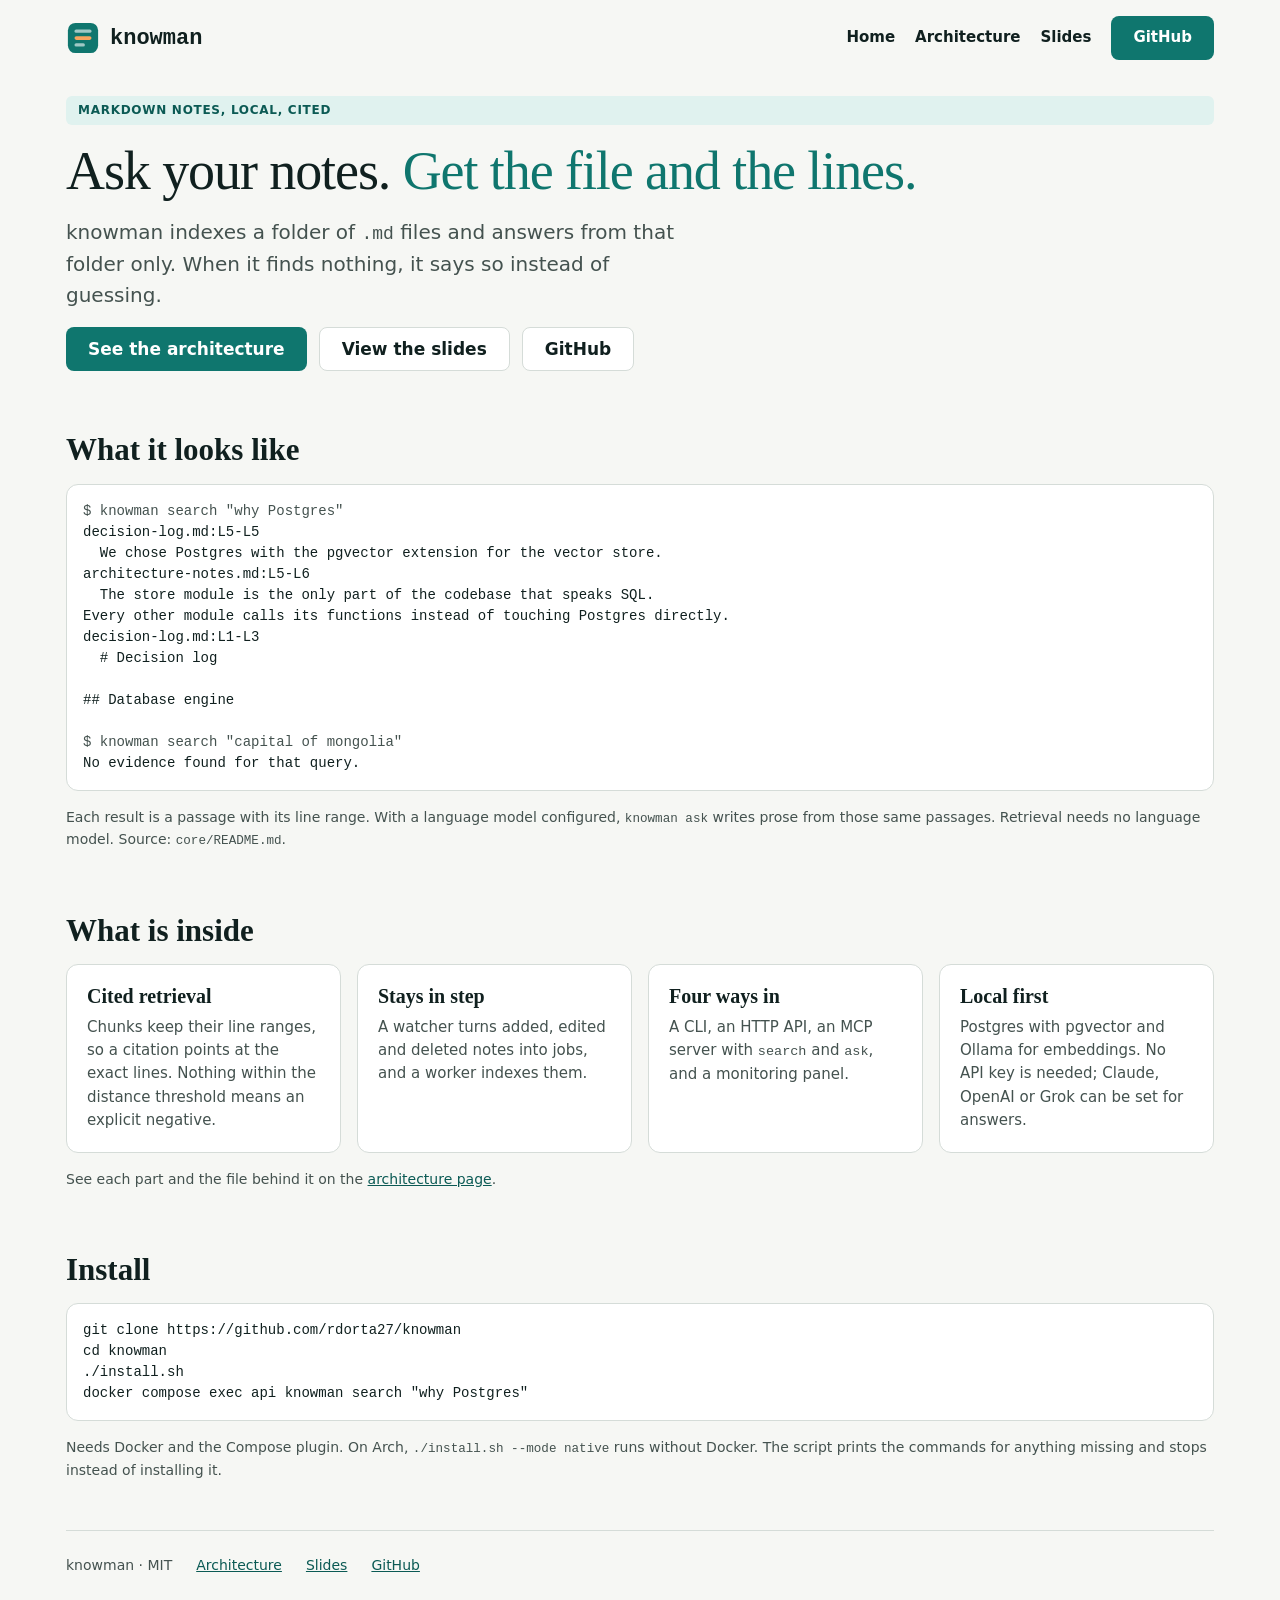
==== site/index.html @ 4280912a "feat: add the landing page and the not found page Visitors need a first page that says what the proj" ====
<!doctype html>
<html lang="en">
<head>
<meta charset="utf-8">
<meta name="viewport" content="width=device-width, initial-scale=1">
<title>knowman · answers from your notes, with citations</title>
<meta name="description" content="knowman indexes a folder of Markdown notes and answers from it only, citing the exact file and lines. When it finds nothing, it says so.">
<meta name="color-scheme" content="light dark">
<link rel="icon" href="favicon.svg" type="image/svg+xml">
<link rel="stylesheet" href="style.css">
</head>
<body>
<a class="skip" href="#main">Skip to content</a>
<div class="wrap">
  <header class="top">
    <a class="logo" href="index.html"><img src="favicon.svg" width="34" height="34" alt="">knowman</a>
    <nav aria-label="Main"><a href="index.html">Home</a><a href="diagrams/architecture.html">Architecture</a><a href="slides/deck.html">Slides</a><a class="cta" href="https://github.com/rdorta27/knowman">GitHub</a></nav>
  </header>
  <main id="main">
    <section>
      <span class="eyebrow">Markdown notes, local, cited</span>
      <h1>Ask your notes. <span>Get the file and the lines.</span></h1>
      <p class="lead">knowman indexes a folder of <code>.md</code> files and answers from that folder only. When it finds nothing, it says so instead of guessing.</p>
      <div class="row"><a class="btn" href="diagrams/architecture.html">See the architecture</a><a class="btn alt" href="slides/deck.html">View the slides</a><a class="btn alt" href="https://github.com/rdorta27/knowman">GitHub</a></div>
    </section>
    <section>
      <h2>What it looks like</h2>
      <!-- source: core/README.md "What it looks like" -->
      <pre><code><span class="dim">$ knowman search "why Postgres"</span>
decision-log.md:L5-L5
  We chose Postgres with the pgvector extension for the vector store.
architecture-notes.md:L5-L6
  The store module is the only part of the codebase that speaks SQL.
Every other module calls its functions instead of touching Postgres directly.
decision-log.md:L1-L3
  # Decision log

## Database engine

<span class="dim">$ knowman search "capital of mongolia"</span>
No evidence found for that query.</code></pre>
      <p class="note">Each result is a passage with its line range. With a language model configured, <code>knowman ask</code> writes prose from those same passages. Retrieval needs no language model. Source: <code>core/README.md</code>.</p>
    </section>
    <section>
      <h2>What is inside</h2>
      <div class="grid">
        <div class="card"><h3>Cited retrieval</h3><p>Chunks keep their line ranges, so a citation points at the exact lines. Nothing within the distance threshold means an explicit negative.</p></div>
        <div class="card"><h3>Stays in step</h3><p>A watcher turns added, edited and deleted notes into jobs, and a worker indexes them.</p></div>
        <div class="card"><h3>Four ways in</h3><p>A CLI, an HTTP API, an MCP server with <code>search</code> and <code>ask</code>, and a monitoring panel.</p></div>
        <div class="card"><h3>Local first</h3><p>Postgres with pgvector and Ollama for embeddings. No API key is needed; Claude, OpenAI or Grok can be set for answers.</p></div>
      </div>
      <p class="note">See each part and the file behind it on the <a href="diagrams/architecture.html">architecture page</a>.</p>
    </section>
    <section>
      <h2>Install</h2>
      <!-- source: core/README.md "Getting started"; the clone URL there has a typo, the real remote is rdorta27/knowman -->
      <pre><code>git clone https://github.com/rdorta27/knowman
cd knowman
./install.sh
docker compose exec api knowman search "why Postgres"</code></pre>
      <p class="note">Needs Docker and the Compose plugin. On Arch, <code>./install.sh --mode native</code> runs without Docker. The script prints the commands for anything missing and stops instead of installing it.</p>
    </section>
  </main>
  <footer><span>knowman · MIT</span><a href="diagrams/architecture.html">Architecture</a><a href="slides/deck.html">Slides</a><a href="https://github.com/rdorta27/knowman">GitHub</a></footer>
</div>
</body>
</html>
---- site/style.css ----
:root {
  --bg: #f6f7f4; --card: #ffffff; --ink: #10201f; --muted: #44524f;
  --line: #d5dcd8; --brand: #0f766e; --brand-ink: #0b5a54; --on-brand: #ffffff; --tint: #e0f2ef;
  --accent: #c2410c; --ok: #0b5a54; --ok-bg: #dff3ef; --warn: #92400e; --warn-bg: #fdecd3;
  --serif: Georgia, "Times New Roman", serif;
  --sans: system-ui, -apple-system, "Segoe UI", Roboto, "Helvetica Neue", Arial, sans-serif;
  --mono: ui-monospace, SFMono-Regular, Menlo, Consolas, monospace;
}
@media (prefers-color-scheme: dark) {
  :root:not([data-theme="light"]) {
    --bg: #0d1a19; --card: #142524; --ink: #e8f3f1; --muted: #a5bab6; --line: #274240;
    --brand: #4fd1c0; --brand-ink: #8fe8db; --on-brand: #06201d; --tint: #17403c; --accent: #f6a560;
    --ok: #7fe0d2; --ok-bg: #123b36; --warn: #f6b26b; --warn-bg: #3a2a12;
  }
}
*, *::before, *::after { box-sizing: border-box; }
html { scroll-behavior: smooth; }
body { margin: 0; background: var(--bg); color: var(--ink); font: 17px/1.55 var(--sans); }
a { color: var(--brand-ink); }
a:hover { color: var(--accent); }
:focus-visible { outline: 3px solid var(--accent); outline-offset: 2px; border-radius: 4px; }
.skip { position: absolute; left: -999px; top: 8px; background: var(--brand); color: var(--on-brand); padding: 8px 14px; border-radius: 8px; z-index: 10; }
.skip:focus { left: 8px; }
.wrap { max-width: 1180px; margin: 0 auto; padding: 0 16px; }
header.top { display: flex; align-items: center; gap: 6px 12px; padding: 16px 0; flex-wrap: wrap; }
.logo { display: flex; align-items: center; gap: 10px; font: 600 22px var(--mono); color: var(--ink); text-decoration: none; }
nav { margin-left: auto; display: flex; gap: 6px 20px; flex-wrap: wrap; font-weight: 600; font-size: 15px; align-items: center; }
nav a { text-decoration: none; padding: 8px 0; color: var(--ink); }
nav a[aria-current="page"] { box-shadow: inset 0 -3px 0 var(--brand); }
nav a.cta, .btn { display: inline-flex; align-items: center; min-height: 44px; padding: 0 22px; border-radius: 8px; background: var(--brand); color: var(--on-brand); font-weight: 700; text-decoration: none; }
nav a.cta:hover, .btn:hover { color: var(--on-brand); filter: brightness(1.12); }
.btn.alt { background: var(--card); color: var(--ink); border: 1px solid var(--line); font-weight: 600; }
.btn.alt:hover { color: var(--ink); border-color: var(--brand); }
.eyebrow { display: inline-block; font-size: 12px; font-weight: 700; letter-spacing: .06em; text-transform: uppercase; padding: 5px 12px; border-radius: 6px; background: var(--tint); color: var(--brand-ink); }
h1, h2, h3 { font-family: var(--serif); line-height: 1.12; margin: 0; }
h1 { font-weight: 500; font-size: clamp(34px, 6vw, 54px); letter-spacing: -.02em; }
h1 span { color: var(--brand); }
h2 { font-weight: 600; font-size: clamp(25px, 4vw, 31px); }
h3 { font-size: 20px; font-weight: 600; }
.lead { font-size: 20px; color: var(--muted); max-width: 640px; margin: 0; }
main { display: flex; flex-direction: column; gap: 18px; padding-bottom: 24px; }
.row { display: flex; gap: 12px; flex-wrap: wrap; }
section { padding: 20px 0 24px; display: flex; flex-direction: column; gap: 16px; }
.grid { display: grid; grid-template-columns: repeat(auto-fit, minmax(240px, 1fr)); gap: 16px; }
.card { background: var(--card); border: 1px solid var(--line); border-radius: 12px; padding: 20px; display: flex; flex-direction: column; gap: 8px; min-width: 0; }
.card p { margin: 0; color: var(--muted); font-size: 15px; }
a.card { text-decoration: none; color: var(--ink); }
a.card:hover { border-color: var(--brand); }
code { font-family: var(--mono); font-size: .9em; overflow-wrap: anywhere; }
pre { margin: 0; padding: 16px; background: var(--card); border: 1px solid var(--line); border-radius: 12px; overflow-x: auto; font: 14px/1.5 var(--mono); }
pre code { font-size: inherit; overflow-wrap: normal; }
pre .dim { color: var(--muted); }
.note { font-size: 14px; color: var(--muted); margin: 0; }
.src { font: 12px var(--mono); color: var(--muted); overflow-wrap: anywhere; }
ul { margin: 0; padding-left: 20px; display: flex; flex-direction: column; gap: 6px; color: var(--muted); font-size: 15px; }
footer { border-top: 1px solid var(--line); padding: 24px 0 40px; display: flex; gap: 12px 24px; flex-wrap: wrap; font-size: 14px; color: var(--muted); }
@media (prefers-reduced-motion: reduce) { html { scroll-behavior: auto; } }
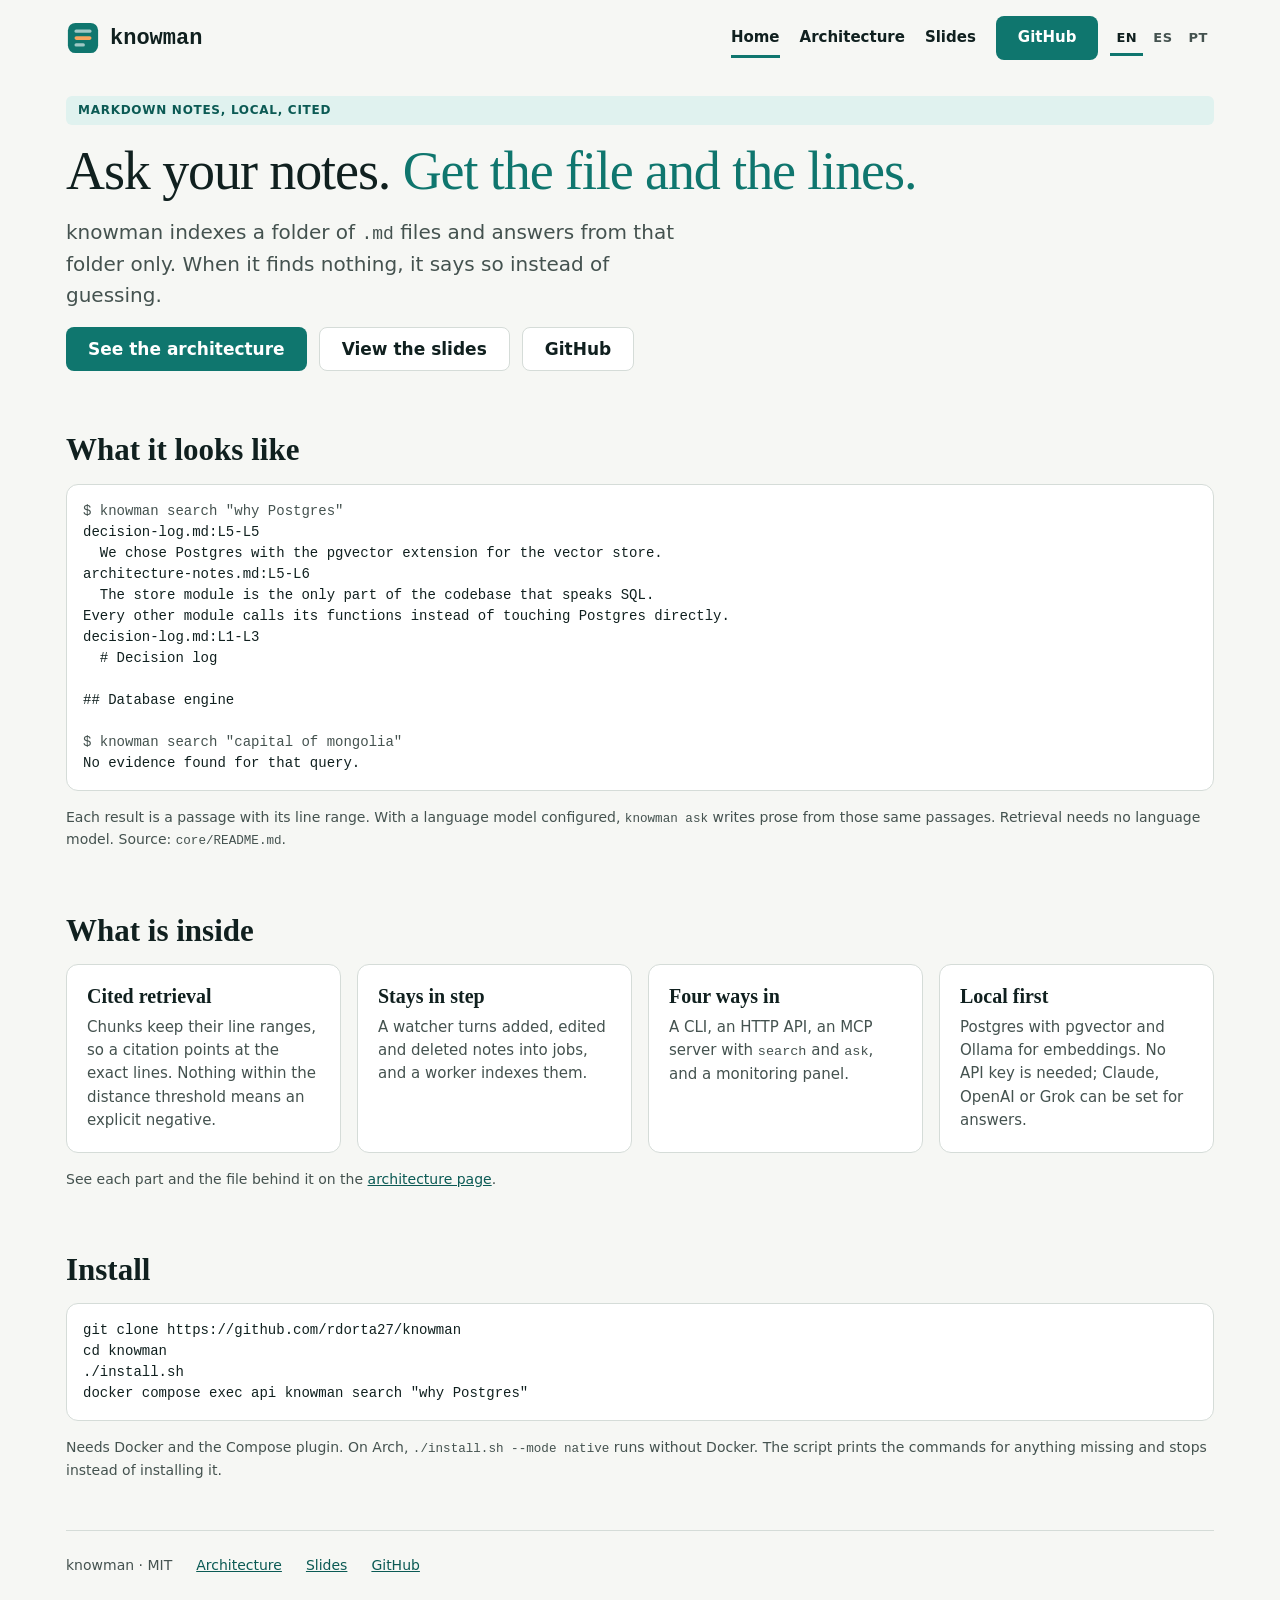
==== commit ec5b22bd: "feat: add a component map and translate the site The architecture page showed the two flows and a ta" ====
--- a/site/index.html
+++ b/site/index.html
@@ -8,13 +8,18 @@
 <meta name="color-scheme" content="light dark">
 <link rel="icon" href="favicon.svg" type="image/svg+xml">
 <link rel="stylesheet" href="style.css">
+<link rel="alternate" hreflang="en" href="https://rdorta27.github.io/knowman-site/index.html">
+<link rel="alternate" hreflang="es" href="https://rdorta27.github.io/knowman-site/es/index.html">
+<link rel="alternate" hreflang="pt-BR" href="https://rdorta27.github.io/knowman-site/pt-br/index.html">
+<link rel="alternate" hreflang="x-default" href="https://rdorta27.github.io/knowman-site/index.html">
 </head>
 <body>
 <a class="skip" href="#main">Skip to content</a>
 <div class="wrap">
   <header class="top">
     <a class="logo" href="index.html"><img src="favicon.svg" width="34" height="34" alt="">knowman</a>
-    <nav aria-label="Main"><a href="index.html">Home</a><a href="diagrams/architecture.html">Architecture</a><a href="slides/deck.html">Slides</a><a class="cta" href="https://github.com/rdorta27/knowman">GitHub</a></nav>
+    <nav aria-label="Main"><a href="index.html" aria-current="page">Home</a><a href="diagrams/architecture.html">Architecture</a><a href="slides/deck.html">Slides</a><a class="cta" href="https://github.com/rdorta27/knowman">GitHub</a></nav>
+    <nav class="langs" aria-label="Language"><a href="index.html" hreflang="en" lang="en" aria-current="true">EN</a><a href="es/index.html" hreflang="es" lang="es">ES</a><a href="pt-br/index.html" hreflang="pt-BR" lang="pt-BR">PT</a></nav>
   </header>
   <main id="main">
     <section>
--- a/site/style.css
+++ b/site/style.css
@@ -27,6 +27,10 @@
 nav { margin-left: auto; display: flex; gap: 6px 20px; flex-wrap: wrap; font-weight: 600; font-size: 15px; align-items: center; }
 nav a { text-decoration: none; padding: 8px 0; color: var(--ink); }
 nav a[aria-current="page"] { box-shadow: inset 0 -3px 0 var(--brand); }
+nav.langs { margin-left: 0; gap: 4px; font-size: 13px; }
+nav.langs a { text-transform: uppercase; letter-spacing: .04em; color: var(--muted); padding: 8px 6px; font-weight: 700; }
+nav.langs a:hover { color: var(--accent); }
+nav.langs a[aria-current="true"] { color: var(--ink); box-shadow: inset 0 -3px 0 var(--brand); }
 nav a.cta, .btn { display: inline-flex; align-items: center; min-height: 44px; padding: 0 22px; border-radius: 8px; background: var(--brand); color: var(--on-brand); font-weight: 700; text-decoration: none; }
 nav a.cta:hover, .btn:hover { color: var(--on-brand); filter: brightness(1.12); }
 .btn.alt { background: var(--card); color: var(--ink); border: 1px solid var(--line); font-weight: 600; }
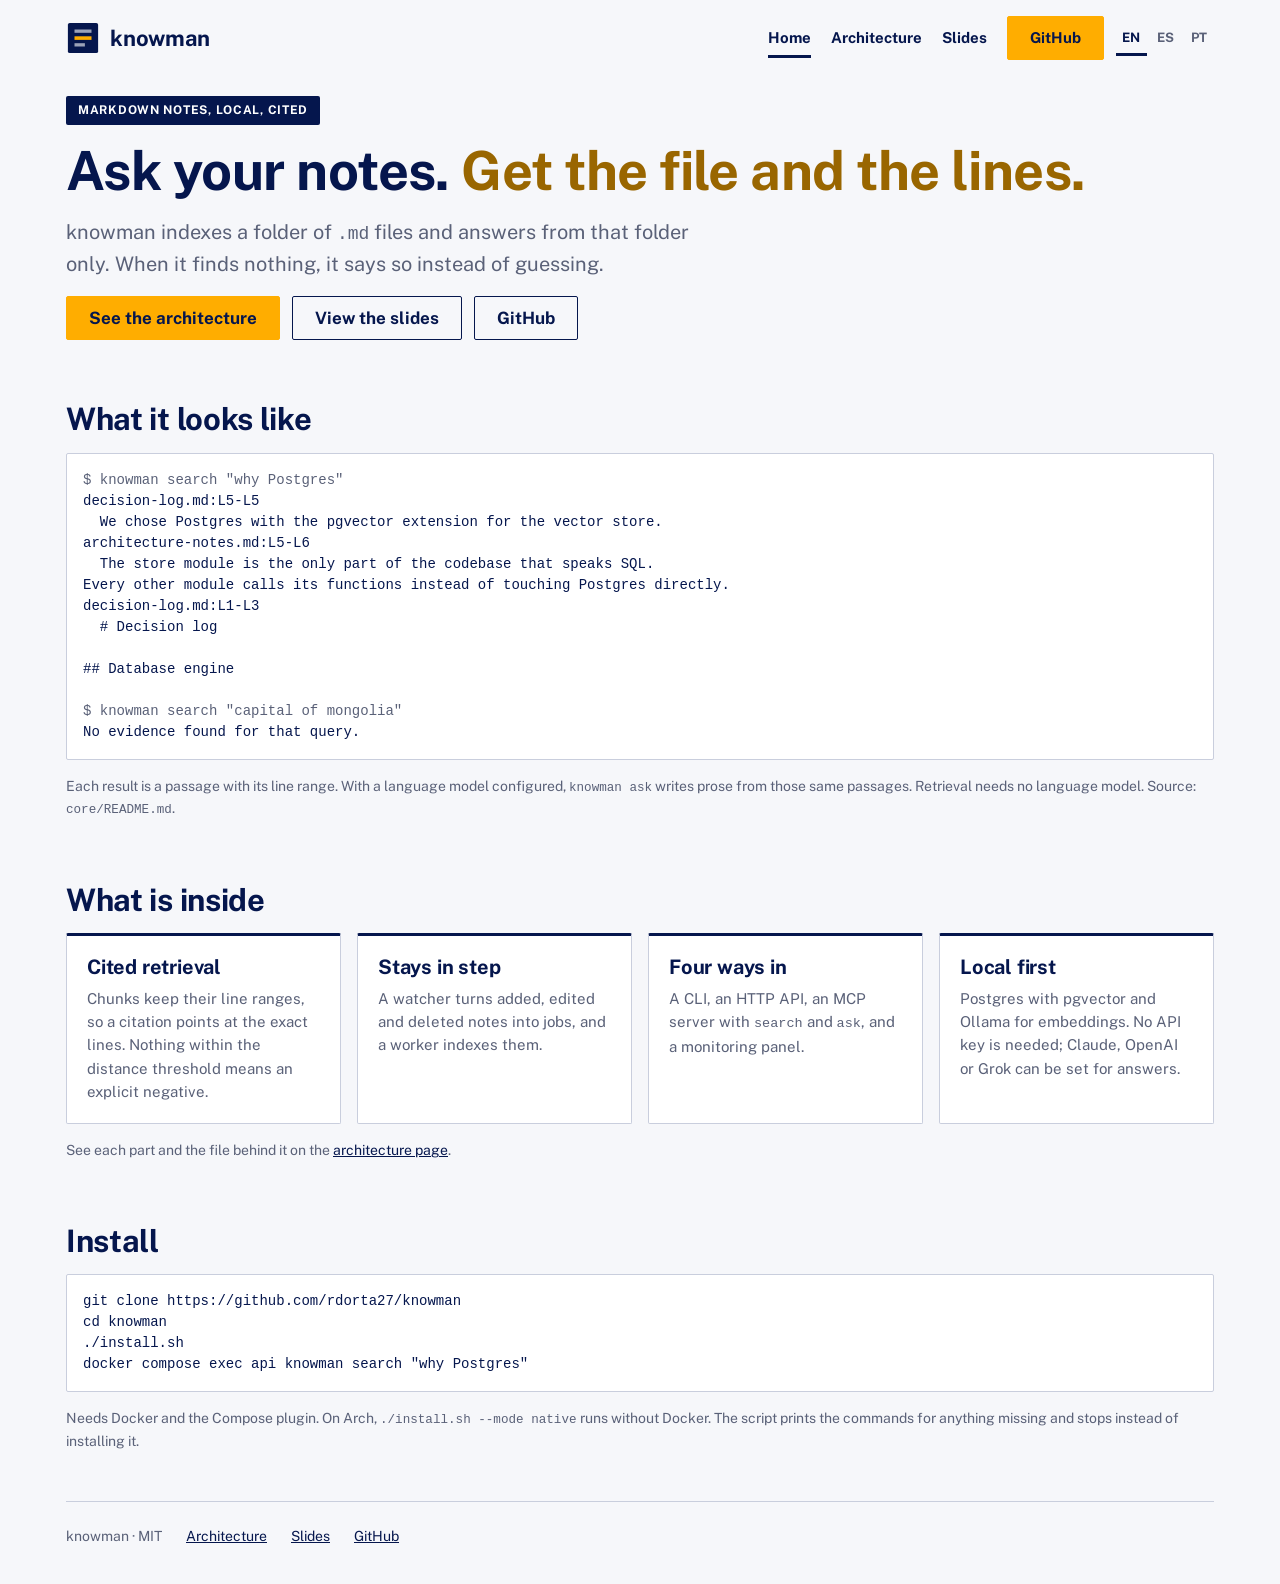
==== commit 2aedf109: "feat: take the site colours, type and corners from the brand The site and the slides carried their o" ====
--- a/site/index.html
+++ b/site/index.html
@@ -8,6 +8,7 @@
 <meta name="color-scheme" content="light dark">
 <link rel="icon" href="favicon.svg" type="image/svg+xml">
 <link rel="stylesheet" href="style.css">
+<link rel="stylesheet" href="branding/theme-knowman.css">
 <link rel="alternate" hreflang="en" href="https://rdorta27.github.io/knowman-site/index.html">
 <link rel="alternate" hreflang="es" href="https://rdorta27.github.io/knowman-site/es/index.html">
 <link rel="alternate" hreflang="pt-BR" href="https://rdorta27.github.io/knowman-site/pt-br/index.html">
--- a/site/style.css
+++ b/site/style.css
@@ -1,29 +1,17 @@
-:root {
-  --bg: #f6f7f4; --card: #ffffff; --ink: #10201f; --muted: #44524f;
-  --line: #d5dcd8; --brand: #0f766e; --brand-ink: #0b5a54; --on-brand: #ffffff; --tint: #e0f2ef;
-  --accent: #c2410c; --ok: #0b5a54; --ok-bg: #dff3ef; --warn: #92400e; --warn-bg: #fdecd3;
-  --serif: Georgia, "Times New Roman", serif;
-  --sans: system-ui, -apple-system, "Segoe UI", Roboto, "Helvetica Neue", Arial, sans-serif;
-  --mono: ui-monospace, SFMono-Regular, Menlo, Consolas, monospace;
-}
-@media (prefers-color-scheme: dark) {
-  :root:not([data-theme="light"]) {
-    --bg: #0d1a19; --card: #142524; --ink: #e8f3f1; --muted: #a5bab6; --line: #274240;
-    --brand: #4fd1c0; --brand-ink: #8fe8db; --on-brand: #06201d; --tint: #17403c; --accent: #f6a560;
-    --ok: #7fe0d2; --ok-bg: #123b36; --warn: #f6b26b; --warn-bg: #3a2a12;
-  }
-}
+@import url("branding/brand.css");
+@import url("branding/aliases.css");
+@import url("branding/fonts.css");
 *, *::before, *::after { box-sizing: border-box; }
 html { scroll-behavior: smooth; }
 body { margin: 0; background: var(--bg); color: var(--ink); font: 17px/1.55 var(--sans); }
 a { color: var(--brand-ink); }
 a:hover { color: var(--accent); }
-:focus-visible { outline: 3px solid var(--accent); outline-offset: 2px; border-radius: 4px; }
-.skip { position: absolute; left: -999px; top: 8px; background: var(--brand); color: var(--on-brand); padding: 8px 14px; border-radius: 8px; z-index: 10; }
+:focus-visible { outline: 3px solid var(--color-focus); outline-offset: 2px; }
+.skip { position: absolute; left: -999px; top: 8px; background: var(--brand); color: var(--on-brand); padding: 8px 14px; border-radius: var(--shape-radius); z-index: 10; }
 .skip:focus { left: 8px; }
 .wrap { max-width: 1180px; margin: 0 auto; padding: 0 16px; }
 header.top { display: flex; align-items: center; gap: 6px 12px; padding: 16px 0; flex-wrap: wrap; }
-.logo { display: flex; align-items: center; gap: 10px; font: 600 22px var(--mono); color: var(--ink); text-decoration: none; }
+.logo { display: flex; align-items: center; gap: 10px; font: 700 22px var(--sans); letter-spacing: -.01em; color: var(--ink); text-decoration: none; }
 nav { margin-left: auto; display: flex; gap: 6px 20px; flex-wrap: wrap; font-weight: 600; font-size: 15px; align-items: center; }
 nav a { text-decoration: none; padding: 8px 0; color: var(--ink); }
 nav a[aria-current="page"] { box-shadow: inset 0 -3px 0 var(--brand); }
@@ -31,27 +19,27 @@
 nav.langs a { text-transform: uppercase; letter-spacing: .04em; color: var(--muted); padding: 8px 6px; font-weight: 700; }
 nav.langs a:hover { color: var(--accent); }
 nav.langs a[aria-current="true"] { color: var(--ink); box-shadow: inset 0 -3px 0 var(--brand); }
-nav a.cta, .btn { display: inline-flex; align-items: center; min-height: 44px; padding: 0 22px; border-radius: 8px; background: var(--brand); color: var(--on-brand); font-weight: 700; text-decoration: none; }
+nav a.cta, .btn { display: inline-flex; align-items: center; min-height: 44px; padding: 0 22px; border-radius: var(--shape-radius); background: var(--brand); color: var(--on-brand); font-weight: 700; text-decoration: none; }
 nav a.cta:hover, .btn:hover { color: var(--on-brand); filter: brightness(1.12); }
 .btn.alt { background: var(--card); color: var(--ink); border: 1px solid var(--line); font-weight: 600; }
 .btn.alt:hover { color: var(--ink); border-color: var(--brand); }
-.eyebrow { display: inline-block; font-size: 12px; font-weight: 700; letter-spacing: .06em; text-transform: uppercase; padding: 5px 12px; border-radius: 6px; background: var(--tint); color: var(--brand-ink); }
+.eyebrow { display: inline-block; font-size: 12px; font-weight: 700; letter-spacing: .06em; text-transform: uppercase; padding: 5px 12px; border-radius: var(--shape-radius); background: var(--tint); color: var(--brand-ink); }
 h1, h2, h3 { font-family: var(--serif); line-height: 1.12; margin: 0; }
-h1 { font-weight: 500; font-size: clamp(34px, 6vw, 54px); letter-spacing: -.02em; }
-h1 span { color: var(--brand); }
-h2 { font-weight: 600; font-size: clamp(25px, 4vw, 31px); }
-h3 { font-size: 20px; font-weight: 600; }
+h1 { font-size: clamp(34px, 6vw, 54px); }
+h1 span { color: var(--accent); }
+h2 { font-size: clamp(25px, 4vw, 31px); }
+h3 { font-size: 20px; }
 .lead { font-size: 20px; color: var(--muted); max-width: 640px; margin: 0; }
 main { display: flex; flex-direction: column; gap: 18px; padding-bottom: 24px; }
 .row { display: flex; gap: 12px; flex-wrap: wrap; }
 section { padding: 20px 0 24px; display: flex; flex-direction: column; gap: 16px; }
 .grid { display: grid; grid-template-columns: repeat(auto-fit, minmax(240px, 1fr)); gap: 16px; }
-.card { background: var(--card); border: 1px solid var(--line); border-radius: 12px; padding: 20px; display: flex; flex-direction: column; gap: 8px; min-width: 0; }
+.card { background: var(--card); border: 1px solid var(--line); border-radius: var(--shape-radius); padding: 20px; display: flex; flex-direction: column; gap: 8px; min-width: 0; }
 .card p { margin: 0; color: var(--muted); font-size: 15px; }
 a.card { text-decoration: none; color: var(--ink); }
 a.card:hover { border-color: var(--brand); }
 code { font-family: var(--mono); font-size: .9em; overflow-wrap: anywhere; }
-pre { margin: 0; padding: 16px; background: var(--card); border: 1px solid var(--line); border-radius: 12px; overflow-x: auto; font: 14px/1.5 var(--mono); }
+pre { margin: 0; padding: 16px; background: var(--card); border: 1px solid var(--line); border-radius: var(--shape-radius); overflow-x: auto; font: 14px/1.5 var(--mono); }
 pre code { font-size: inherit; overflow-wrap: normal; }
 pre .dim { color: var(--muted); }
 .note { font-size: 14px; color: var(--muted); margin: 0; }
--- a/site/branding/theme-knowman.css
+++ b/site/branding/theme-knowman.css
@@ -0,0 +1,58 @@
+/* Tema de knowman sobre brand.css: azul profundo, llamada amarilla y esquinas casi rectas.
+   Lo usan el sitio y las diapositivas. Es del proyecto: se edita aquí, no en las copias. */
+body {
+  font-family: var(--type-body);
+}
+
+h1, h2, h3 {
+  font-family: var(--type-heading);
+  font-weight: var(--type-weight-heading);
+  letter-spacing: var(--type-tracking-heading);
+}
+
+/* Llamada principal: amarillo con texto azul, como el botón de Lufthansa. */
+.btn, nav a.cta {
+  background: var(--color-action);
+  color: var(--color-on-action);
+  border: var(--shape-border-width) solid var(--color-action);
+  border-radius: var(--shape-radius);
+  font-weight: 700;
+}
+
+.btn:hover, nav a.cta:hover {
+  color: var(--color-on-action);
+  filter: brightness(1.06);
+}
+
+.btn.alt {
+  background: transparent;
+  color: var(--color-text);
+  border-color: var(--color-border-strong);
+}
+
+.btn.alt:hover {
+  background: var(--color-surface-alt);
+  color: var(--color-text);
+}
+
+/* Piezas rectas: la misma esquina en tarjetas, etiquetas, bloques de código y tablas. */
+.card, .panel, pre, .table-wrap, .scroller, .node, .eyebrow, .tag, .hl {
+  border-radius: var(--shape-radius);
+}
+
+/* Filo de color en el borde superior, como la banda de la marca. */
+.card, .panel {
+  border-top: var(--shape-rule) solid var(--color-primary);
+}
+
+.eyebrow {
+  align-self: flex-start;
+  background: var(--color-primary);
+  color: var(--color-on-primary);
+}
+
+:focus-visible {
+  outline: 3px solid var(--color-focus);
+  outline-offset: 2px;
+  border-radius: var(--shape-radius);
+}
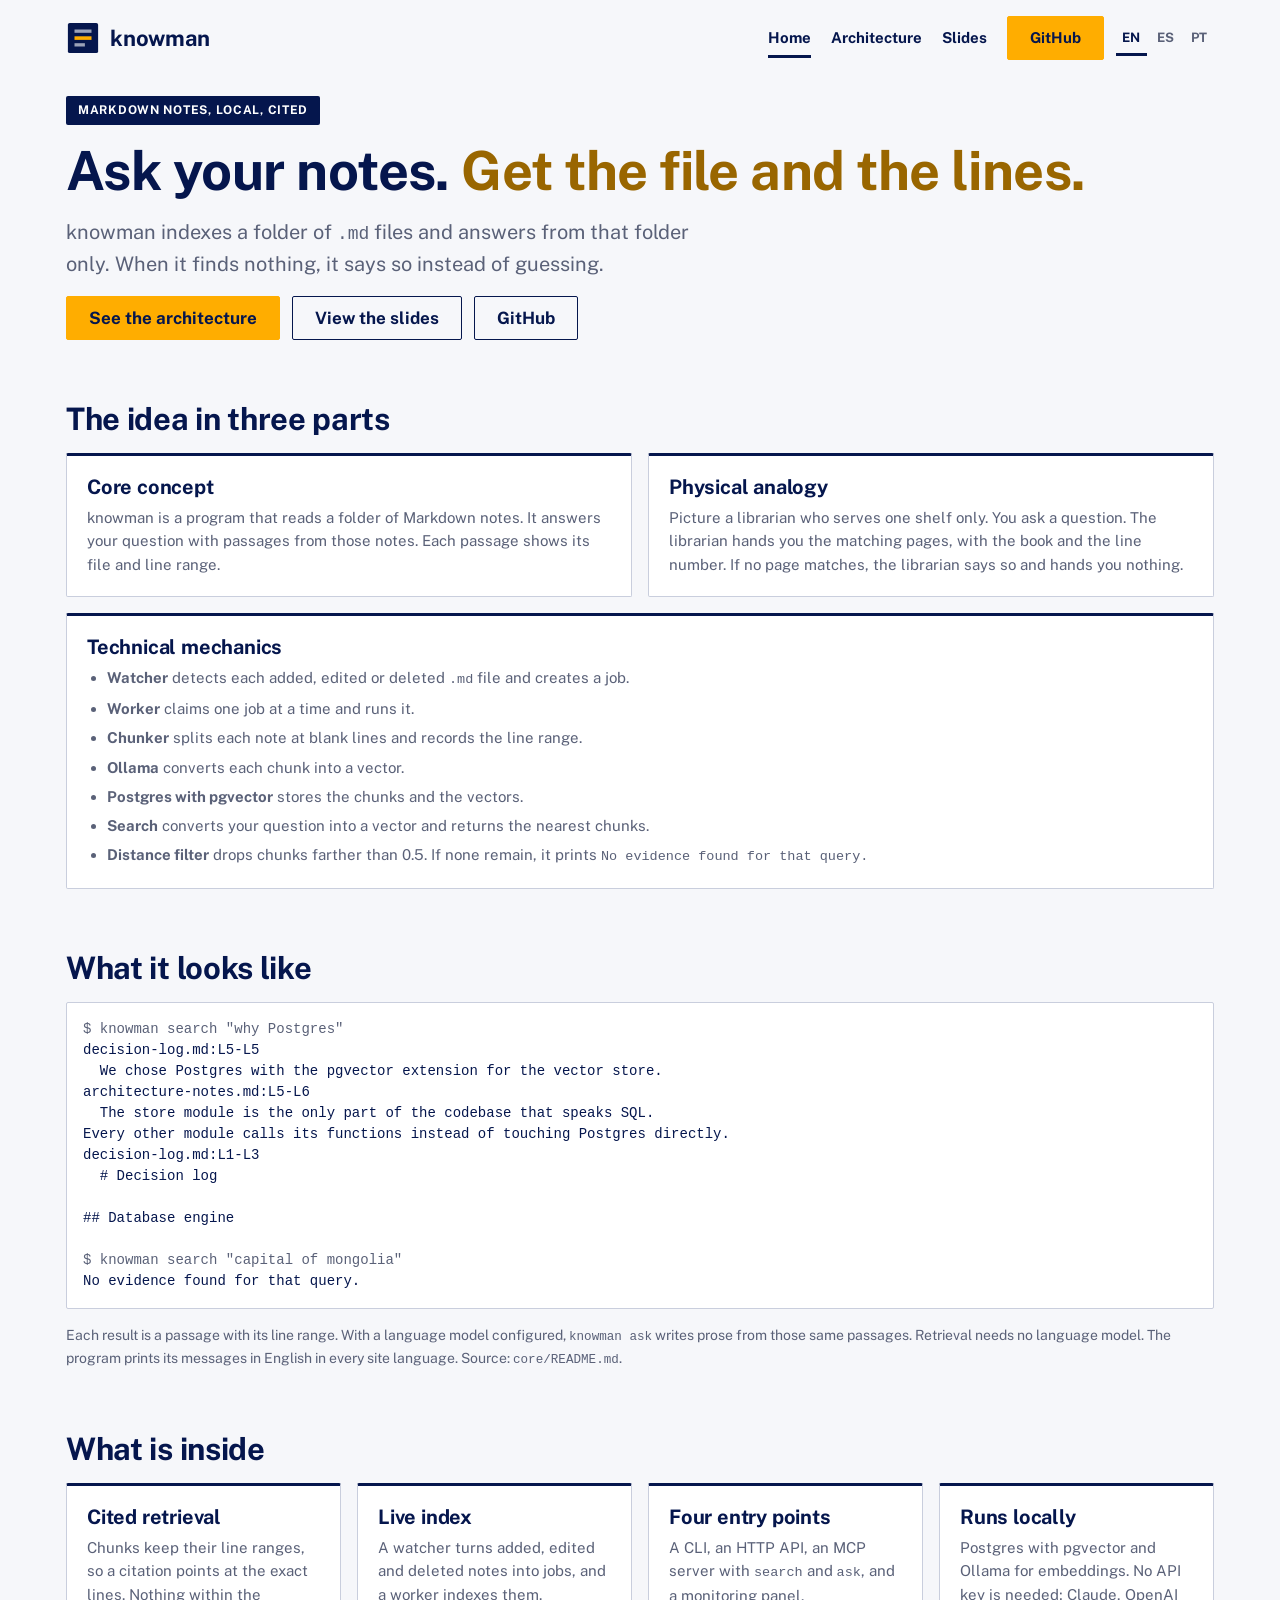
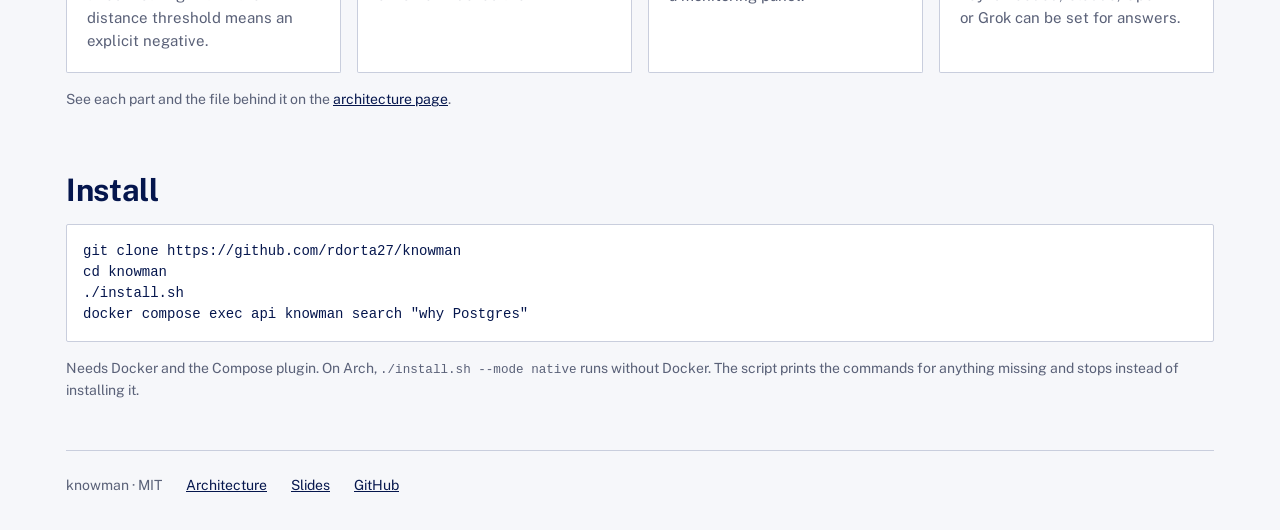
==== commit dc64e36d: "feat: explain the idea on the home page and check the site The landing page opened with the commands" ====
--- a/site/index.html
+++ b/site/index.html
@@ -30,6 +30,23 @@
       <div class="row"><a class="btn" href="diagrams/architecture.html">See the architecture</a><a class="btn alt" href="slides/deck.html">View the slides</a><a class="btn alt" href="https://github.com/rdorta27/knowman">GitHub</a></div>
     </section>
     <section>
+      <h2>The idea in three parts</h2>
+      <div class="grid">
+        <div class="card"><h3>Core concept</h3><p>knowman is a program that reads a folder of Markdown notes. It answers your question with passages from those notes. Each passage shows its file and line range.</p></div>
+        <div class="card"><h3>Physical analogy</h3><p>Picture a librarian who serves one shelf only. You ask a question. The librarian hands you the matching pages, with the book and the line number. If no page matches, the librarian says so and hands you nothing.</p></div>
+      </div>
+      <div class="card"><h3>Technical mechanics</h3>
+      <ul>
+        <li><b>Watcher</b> detects each added, edited or deleted <code>.md</code> file and creates a job.</li>
+        <li><b>Worker</b> claims one job at a time and runs it.</li>
+        <li><b>Chunker</b> splits each note at blank lines and records the line range.</li>
+        <li><b>Ollama</b> converts each chunk into a vector.</li>
+        <li><b>Postgres with pgvector</b> stores the chunks and the vectors.</li>
+        <li><b>Search</b> converts your question into a vector and returns the nearest chunks.</li>
+        <li><b>Distance filter</b> drops chunks farther than 0.5. If none remain, it prints <code>No evidence found for that query.</code></li>
+      </ul></div>
+    </section>
+    <section>
       <h2>What it looks like</h2>
       <!-- source: core/README.md "What it looks like" -->
       <pre><code><span class="dim">$ knowman search "why Postgres"</span>
@@ -45,15 +62,15 @@
 
 <span class="dim">$ knowman search "capital of mongolia"</span>
 No evidence found for that query.</code></pre>
-      <p class="note">Each result is a passage with its line range. With a language model configured, <code>knowman ask</code> writes prose from those same passages. Retrieval needs no language model. Source: <code>core/README.md</code>.</p>
+      <p class="note">Each result is a passage with its line range. With a language model configured, <code>knowman ask</code> writes prose from those same passages. Retrieval needs no language model. The program prints its messages in English in every site language. Source: <code>core/README.md</code>.</p>
     </section>
     <section>
       <h2>What is inside</h2>
       <div class="grid">
         <div class="card"><h3>Cited retrieval</h3><p>Chunks keep their line ranges, so a citation points at the exact lines. Nothing within the distance threshold means an explicit negative.</p></div>
-        <div class="card"><h3>Stays in step</h3><p>A watcher turns added, edited and deleted notes into jobs, and a worker indexes them.</p></div>
-        <div class="card"><h3>Four ways in</h3><p>A CLI, an HTTP API, an MCP server with <code>search</code> and <code>ask</code>, and a monitoring panel.</p></div>
-        <div class="card"><h3>Local first</h3><p>Postgres with pgvector and Ollama for embeddings. No API key is needed; Claude, OpenAI or Grok can be set for answers.</p></div>
+        <div class="card"><h3>Live index</h3><p>A watcher turns added, edited and deleted notes into jobs, and a worker indexes them.</p></div>
+        <div class="card"><h3>Four entry points</h3><p>A CLI, an HTTP API, an MCP server with <code>search</code> and <code>ask</code>, and a monitoring panel.</p></div>
+        <div class="card"><h3>Runs locally</h3><p>Postgres with pgvector and Ollama for embeddings. No API key is needed; Claude, OpenAI or Grok can be set for answers.</p></div>
       </div>
       <p class="note">See each part and the file behind it on the <a href="diagrams/architecture.html">architecture page</a>.</p>
     </section>
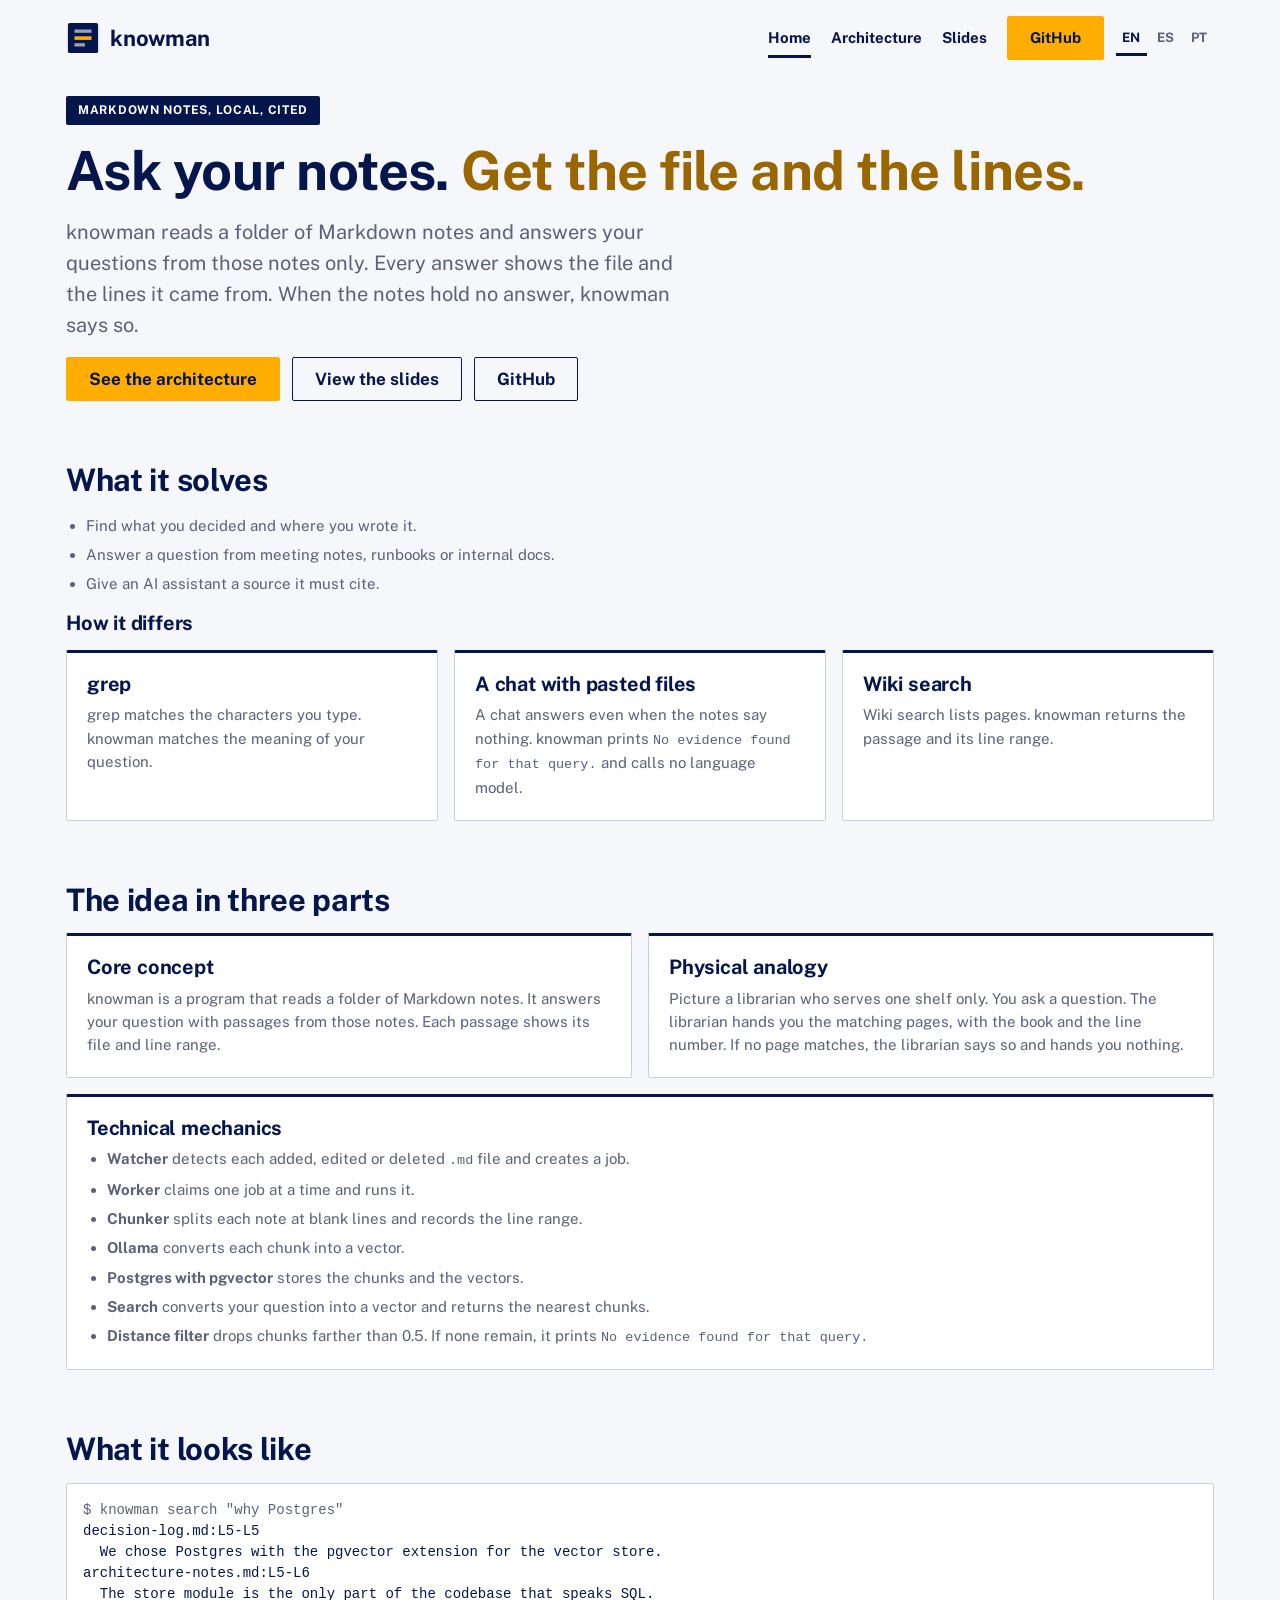
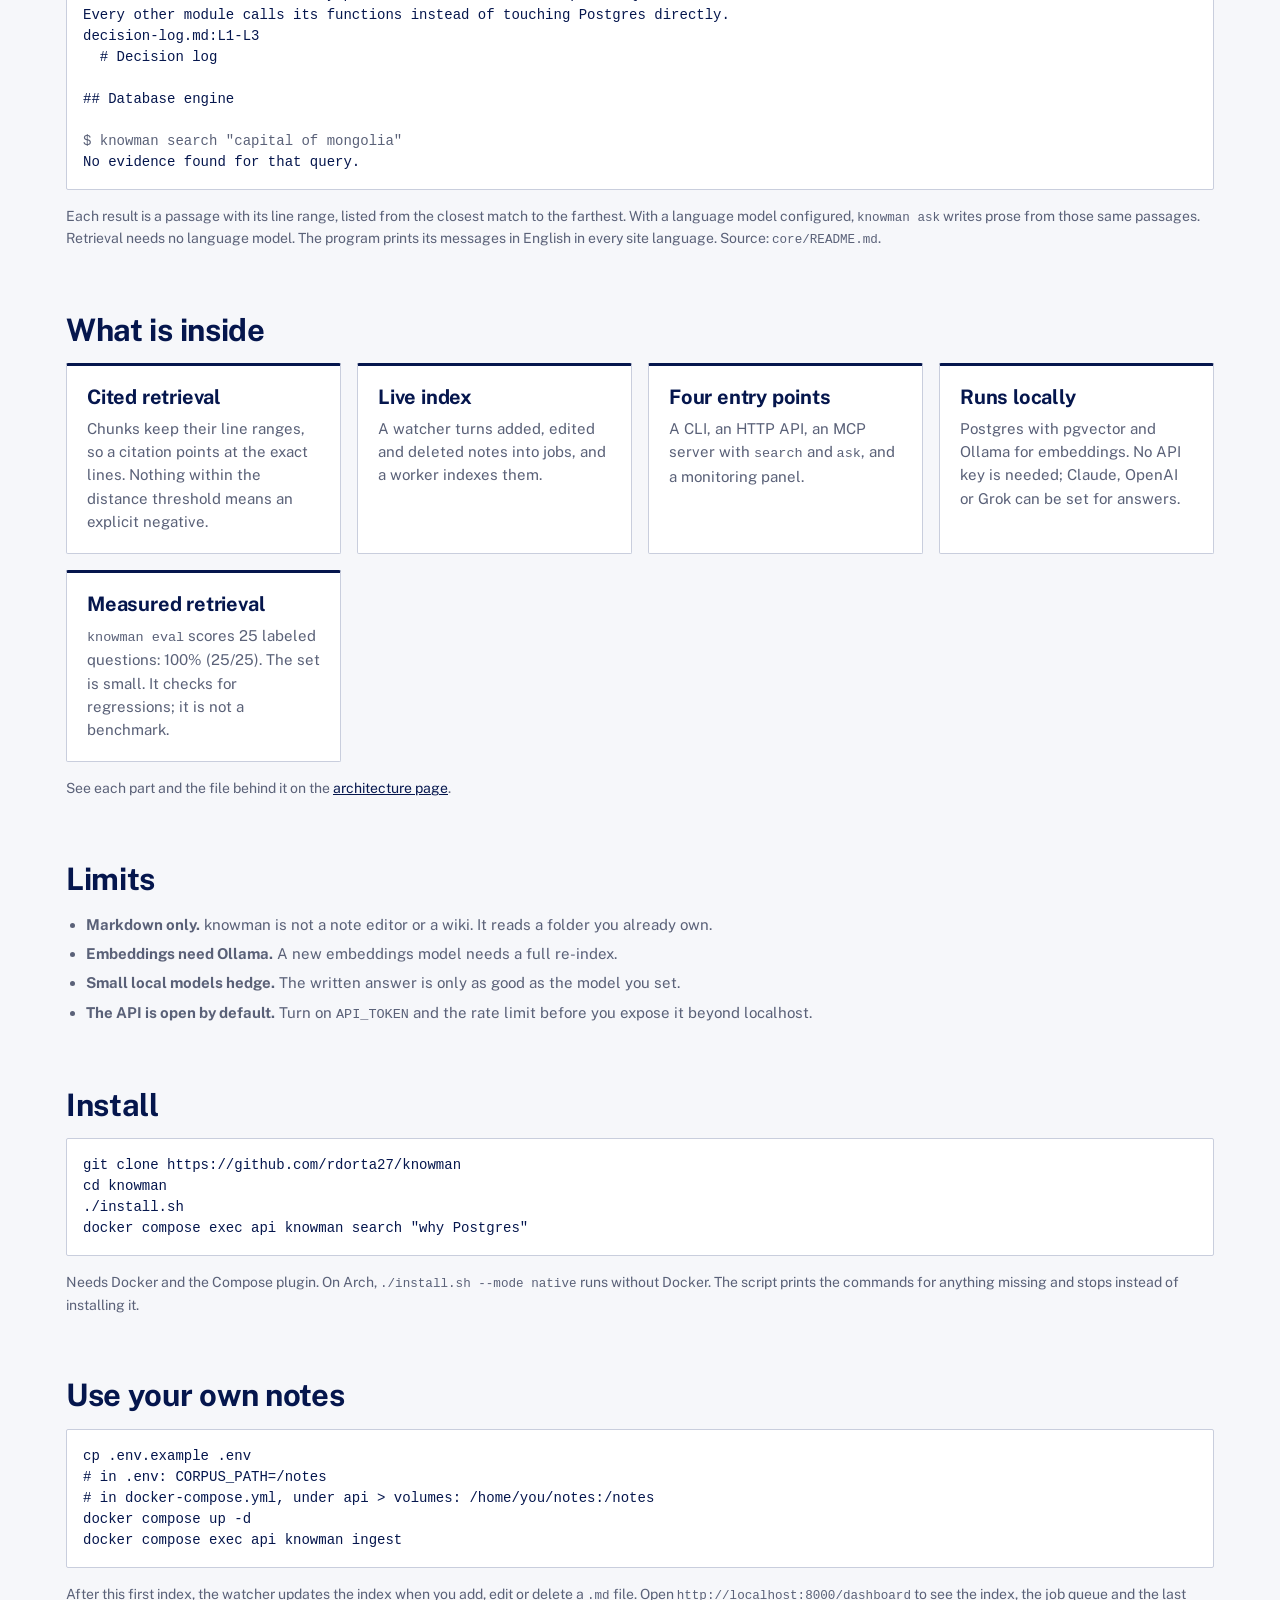
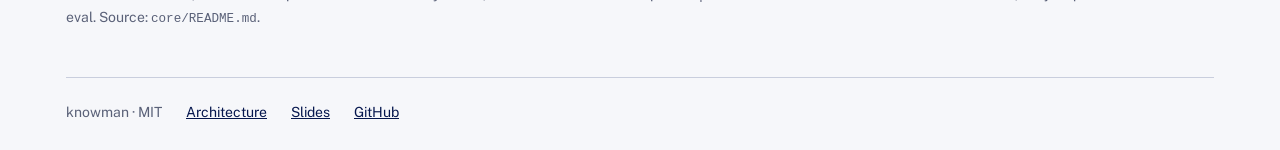
==== commit e9035230: "feat: rewrite the site copy and fix the translated links The Spanish and Portuguese pages linked bac" ====
--- a/site/index.html
+++ b/site/index.html
@@ -26,8 +26,14 @@
     <section>
       <span class="eyebrow">Markdown notes, local, cited</span>
       <h1>Ask your notes. <span>Get the file and the lines.</span></h1>
-      <p class="lead">knowman indexes a folder of <code>.md</code> files and answers from that folder only. When it finds nothing, it says so instead of guessing.</p>
+      <p class="lead">knowman reads a folder of Markdown notes and answers your questions from those notes only. Every answer shows the file and the lines it came from. When the notes hold no answer, knowman says so.</p>
       <div class="row"><a class="btn" href="diagrams/architecture.html">See the architecture</a><a class="btn alt" href="slides/deck.html">View the slides</a><a class="btn alt" href="https://github.com/rdorta27/knowman">GitHub</a></div>
+    </section>
+    <section>
+      <h2>What it solves</h2>
+      <ul><li>Find what you decided and where you wrote it.</li><li>Answer a question from meeting notes, runbooks or internal docs.</li><li>Give an AI assistant a source it must cite.</li></ul>
+      <h3>How it differs</h3>
+      <div class="grid"><div class="card"><h3>grep</h3><p>grep matches the characters you type. knowman matches the meaning of your question.</p></div><div class="card"><h3>A chat with pasted files</h3><p>A chat answers even when the notes say nothing. knowman prints <code>No evidence found for that query.</code> and calls no language model.</p></div><div class="card"><h3>Wiki search</h3><p>Wiki search lists pages. knowman returns the passage and its line range.</p></div></div>
     </section>
     <section>
       <h2>The idea in three parts</h2>
@@ -62,7 +68,7 @@
 
 <span class="dim">$ knowman search "capital of mongolia"</span>
 No evidence found for that query.</code></pre>
-      <p class="note">Each result is a passage with its line range. With a language model configured, <code>knowman ask</code> writes prose from those same passages. Retrieval needs no language model. The program prints its messages in English in every site language. Source: <code>core/README.md</code>.</p>
+      <p class="note">Each result is a passage with its line range, listed from the closest match to the farthest. With a language model configured, <code>knowman ask</code> writes prose from those same passages. Retrieval needs no language model. The program prints its messages in English in every site language. Source: <code>core/README.md</code>.</p>
     </section>
     <section>
       <h2>What is inside</h2>
@@ -71,8 +77,14 @@
         <div class="card"><h3>Live index</h3><p>A watcher turns added, edited and deleted notes into jobs, and a worker indexes them.</p></div>
         <div class="card"><h3>Four entry points</h3><p>A CLI, an HTTP API, an MCP server with <code>search</code> and <code>ask</code>, and a monitoring panel.</p></div>
         <div class="card"><h3>Runs locally</h3><p>Postgres with pgvector and Ollama for embeddings. No API key is needed; Claude, OpenAI or Grok can be set for answers.</p></div>
+      <!-- source: core/README.md "What it looks like" (groundedness: 100.00% (25/25)); 25 entries in core/src/knowman/evaldata/dataset.json -->
+        <div class="card"><h3>Measured retrieval</h3><p><code>knowman eval</code> scores 25 labeled questions: 100% (25/25). The set is small. It checks for regressions; it is not a benchmark.</p></div>
       </div>
       <p class="note">See each part and the file behind it on the <a href="diagrams/architecture.html">architecture page</a>.</p>
+    </section>
+    <section>
+      <h2>Limits</h2>
+      <ul><li><b>Markdown only.</b> knowman is not a note editor or a wiki. It reads a folder you already own.</li><li><b>Embeddings need Ollama.</b> A new embeddings model needs a full re-index.</li><li><b>Small local models hedge.</b> The written answer is only as good as the model you set.</li><li><b>The API is open by default.</b> Turn on <code>API_TOKEN</code> and the rate limit before you expose it beyond localhost.</li></ul>
     </section>
     <section>
       <h2>Install</h2>
@@ -83,6 +95,15 @@
 docker compose exec api knowman search "why Postgres"</code></pre>
       <p class="note">Needs Docker and the Compose plugin. On Arch, <code>./install.sh --mode native</code> runs without Docker. The script prints the commands for anything missing and stops instead of installing it.</p>
     </section>
+    <section>
+      <h2>Use your own notes</h2>
+      <pre><code>cp .env.example .env
+# in .env: CORPUS_PATH=/notes
+# in docker-compose.yml, under api > volumes: /home/you/notes:/notes
+docker compose up -d
+docker compose exec api knowman ingest</code></pre>
+      <p class="note">After this first index, the watcher updates the index when you add, edit or delete a <code>.md</code> file. Open <code>http://localhost:8000/dashboard</code> to see the index, the job queue and the last eval. Source: <code>core/README.md</code>.</p>
+    </section>
   </main>
   <footer><span>knowman · MIT</span><a href="diagrams/architecture.html">Architecture</a><a href="slides/deck.html">Slides</a><a href="https://github.com/rdorta27/knowman">GitHub</a></footer>
 </div>
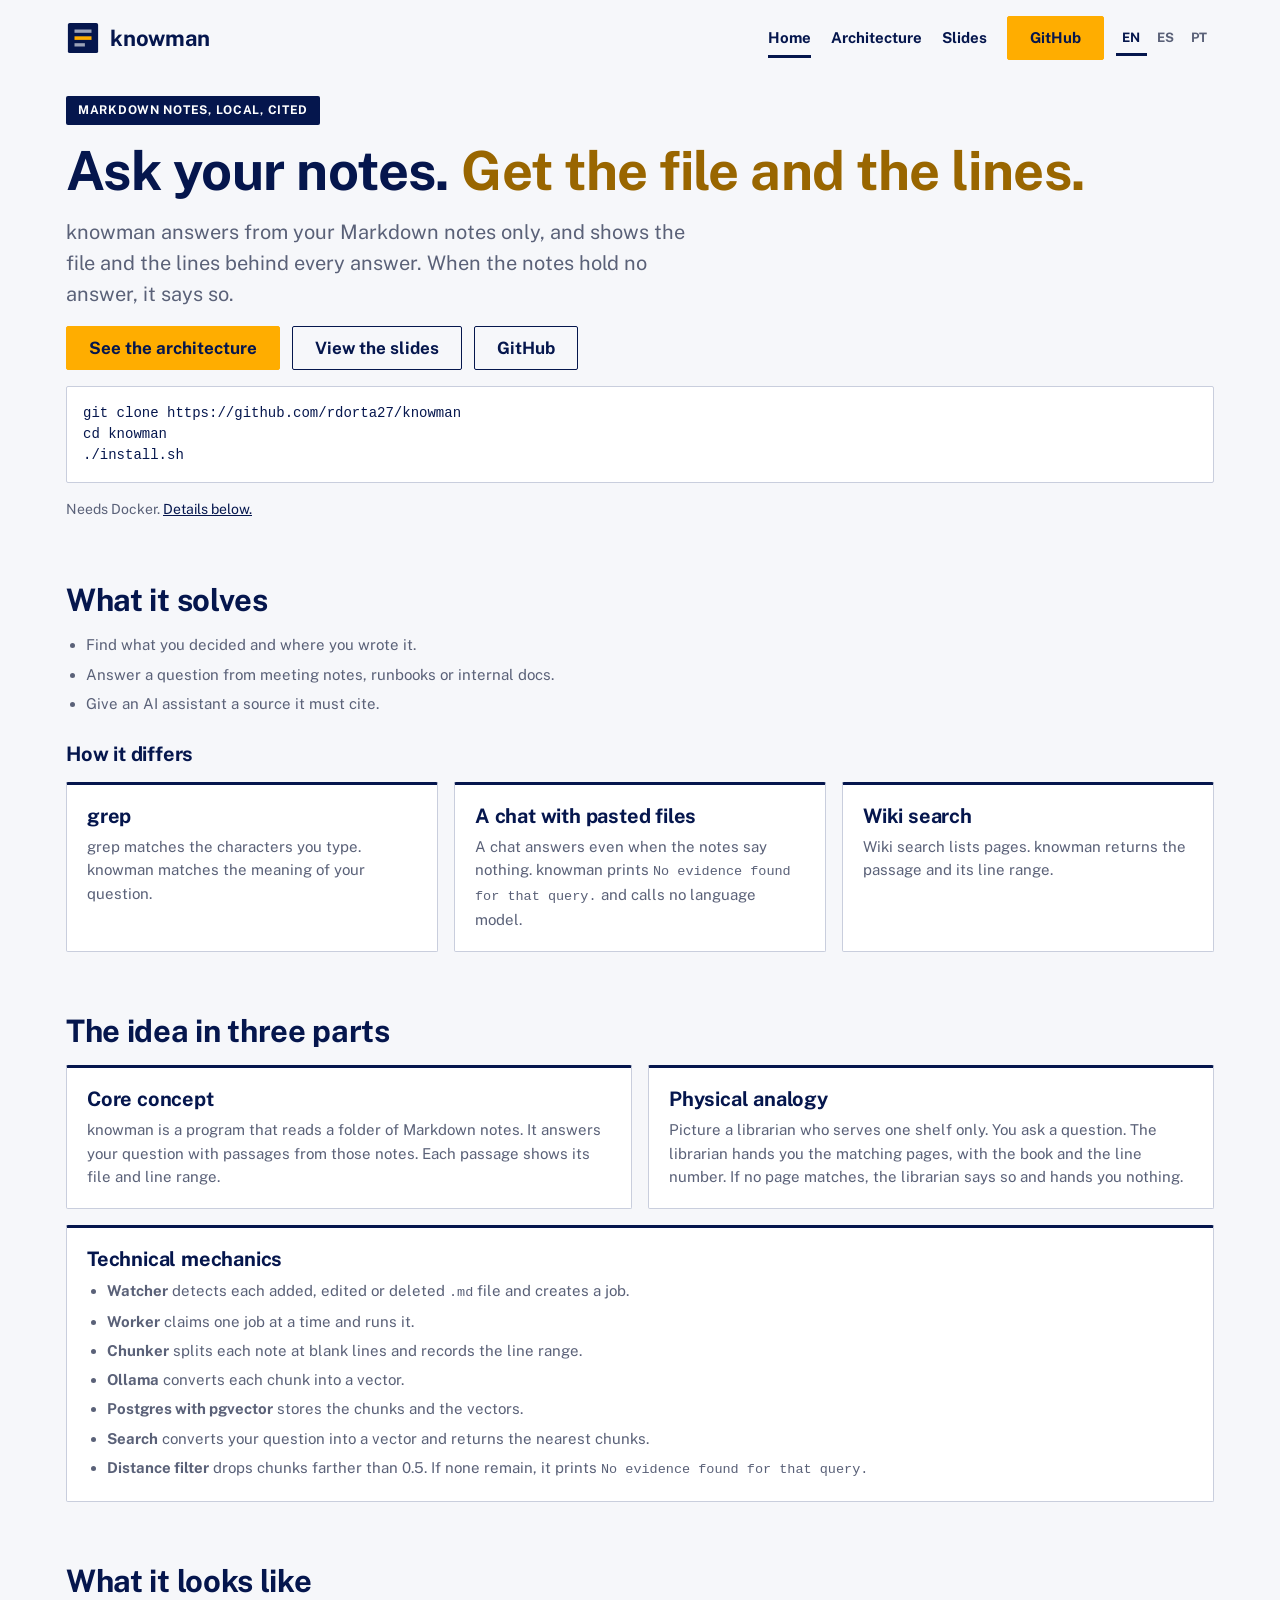
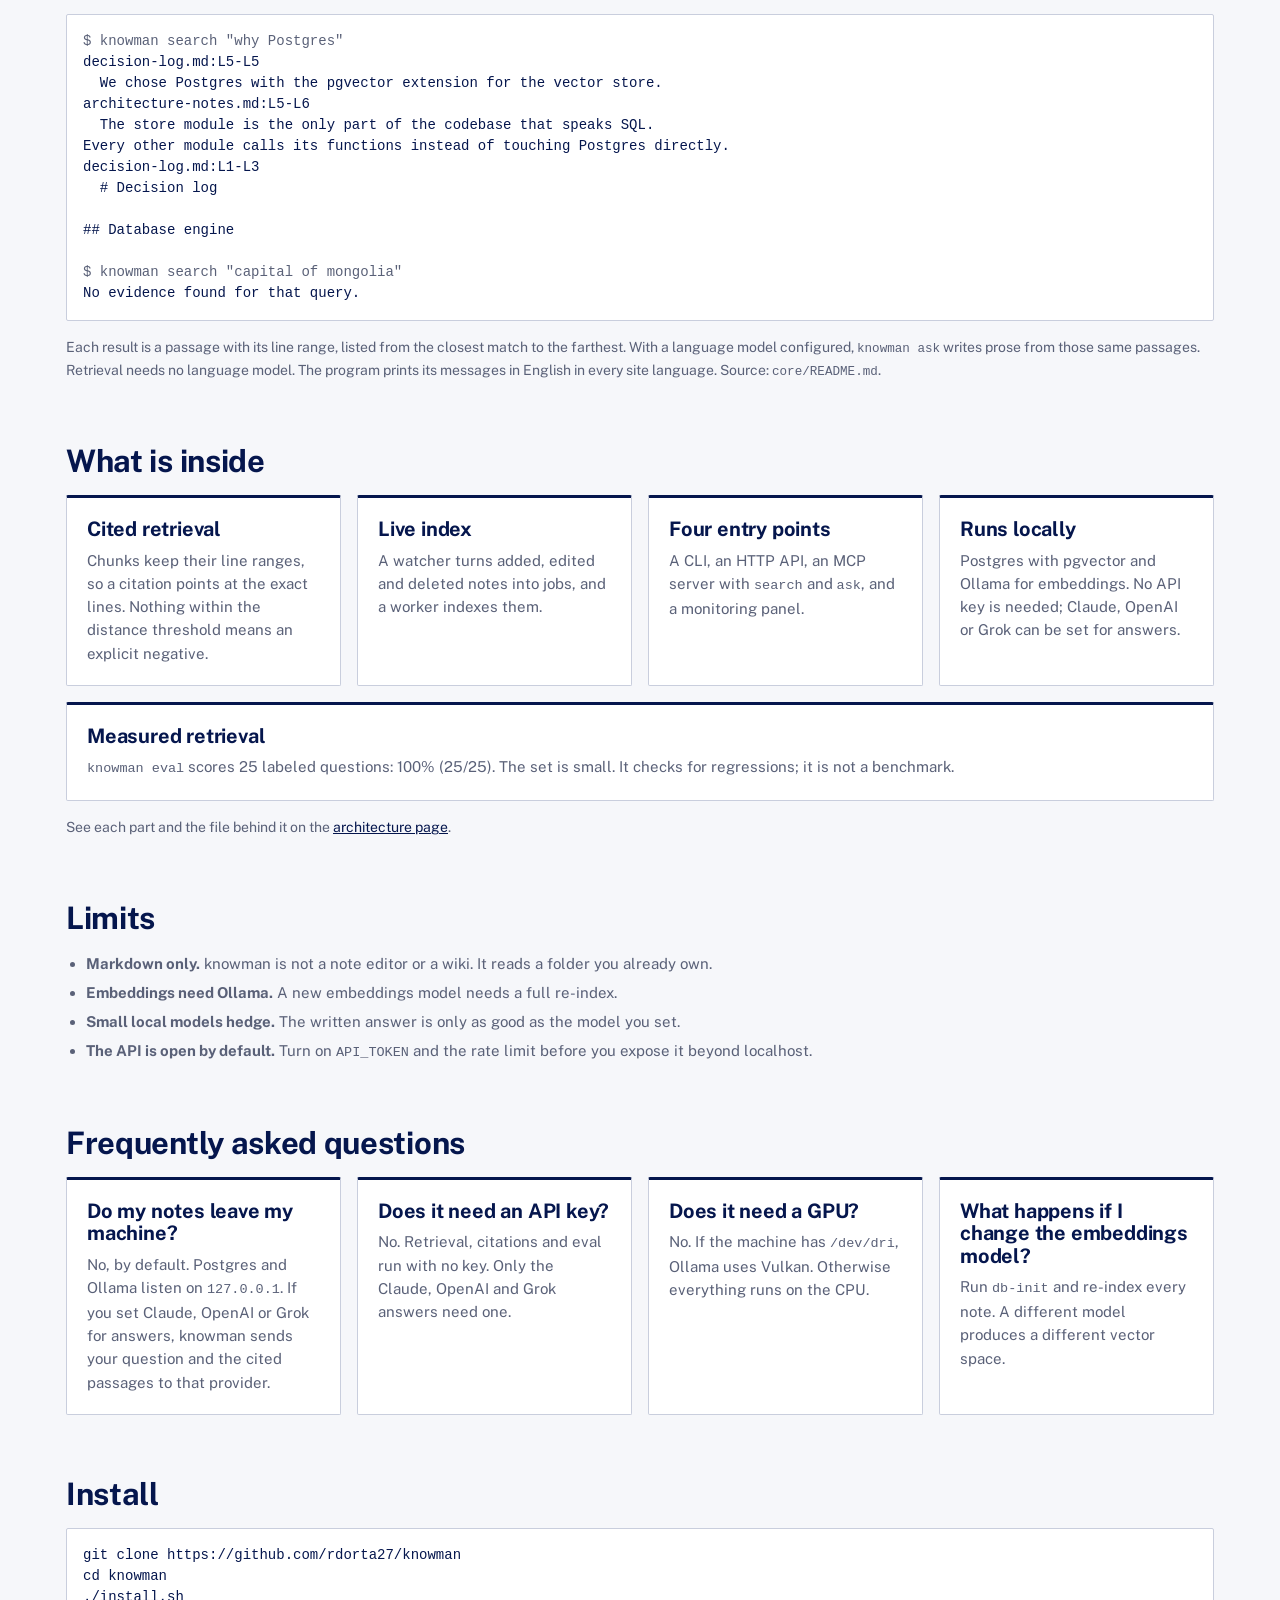
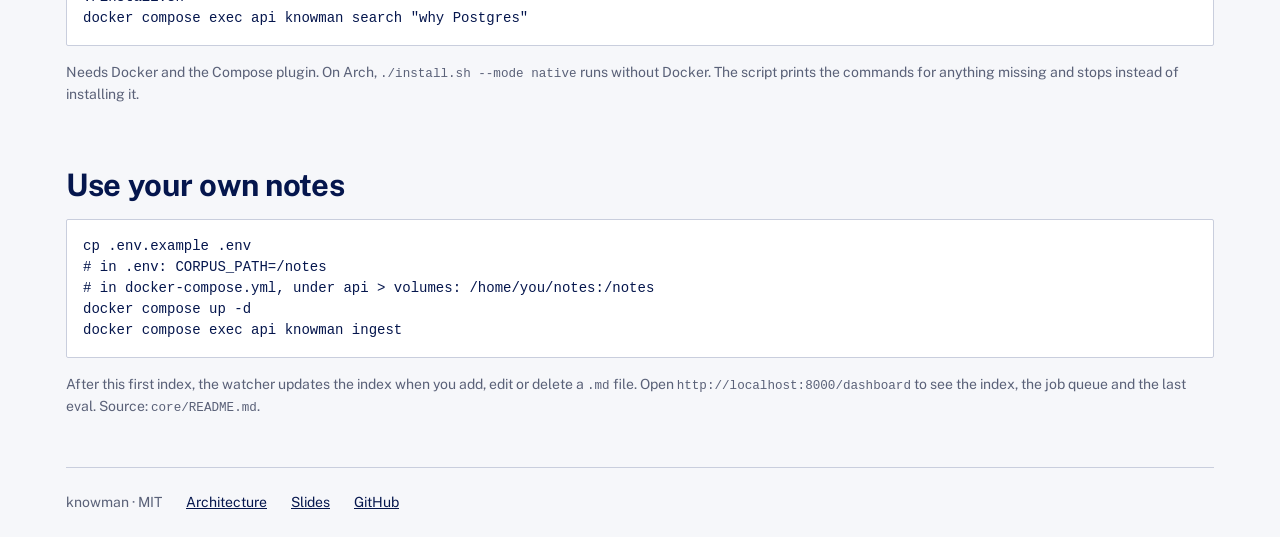
==== commit 023ff700: "feat: open with the install and answer the common questions The home page asked the reader to scroll" ====
--- a/site/index.html
+++ b/site/index.html
@@ -26,8 +26,12 @@
     <section>
       <span class="eyebrow">Markdown notes, local, cited</span>
       <h1>Ask your notes. <span>Get the file and the lines.</span></h1>
-      <p class="lead">knowman reads a folder of Markdown notes and answers your questions from those notes only. Every answer shows the file and the lines it came from. When the notes hold no answer, knowman says so.</p>
+      <p class="lead">knowman answers from your Markdown notes only, and shows the file and the lines behind every answer. When the notes hold no answer, it says so.</p>
       <div class="row"><a class="btn" href="diagrams/architecture.html">See the architecture</a><a class="btn alt" href="slides/deck.html">View the slides</a><a class="btn alt" href="https://github.com/rdorta27/knowman">GitHub</a></div>
+      <pre><code>git clone https://github.com/rdorta27/knowman
+cd knowman
+./install.sh</code></pre>
+      <p class="note">Needs Docker. <a href="#install">Details below.</a></p>
     </section>
     <section>
       <h2>What it solves</h2>
@@ -78,7 +82,7 @@
         <div class="card"><h3>Four entry points</h3><p>A CLI, an HTTP API, an MCP server with <code>search</code> and <code>ask</code>, and a monitoring panel.</p></div>
         <div class="card"><h3>Runs locally</h3><p>Postgres with pgvector and Ollama for embeddings. No API key is needed; Claude, OpenAI or Grok can be set for answers.</p></div>
       <!-- source: core/README.md "What it looks like" (groundedness: 100.00% (25/25)); 25 entries in core/src/knowman/evaldata/dataset.json -->
-        <div class="card"><h3>Measured retrieval</h3><p><code>knowman eval</code> scores 25 labeled questions: 100% (25/25). The set is small. It checks for regressions; it is not a benchmark.</p></div>
+        <div class="card wide"><h3>Measured retrieval</h3><p><code>knowman eval</code> scores 25 labeled questions: 100% (25/25). The set is small. It checks for regressions; it is not a benchmark.</p></div>
       </div>
       <p class="note">See each part and the file behind it on the <a href="diagrams/architecture.html">architecture page</a>.</p>
     </section>
@@ -87,7 +91,11 @@
       <ul><li><b>Markdown only.</b> knowman is not a note editor or a wiki. It reads a folder you already own.</li><li><b>Embeddings need Ollama.</b> A new embeddings model needs a full re-index.</li><li><b>Small local models hedge.</b> The written answer is only as good as the model you set.</li><li><b>The API is open by default.</b> Turn on <code>API_TOKEN</code> and the rate limit before you expose it beyond localhost.</li></ul>
     </section>
     <section>
-      <h2>Install</h2>
+      <h2>Frequently asked questions</h2>
+      <div class="grid"><div class="card"><h3>Do my notes leave my machine?</h3><p>No, by default. Postgres and Ollama listen on <code>127.0.0.1</code>. If you set Claude, OpenAI or Grok for answers, knowman sends your question and the cited passages to that provider.</p></div><div class="card"><h3>Does it need an API key?</h3><p>No. Retrieval, citations and eval run with no key. Only the Claude, OpenAI and Grok answers need one.</p></div><div class="card"><h3>Does it need a GPU?</h3><p>No. If the machine has <code>/dev/dri</code>, Ollama uses Vulkan. Otherwise everything runs on the CPU.</p></div><div class="card"><h3>What happens if I change the embeddings model?</h3><p>Run <code>db-init</code> and re-index every note. A different model produces a different vector space.</p></div></div>
+    </section>
+    <section>
+      <h2 id="install">Install</h2>
       <!-- source: core/README.md "Getting started"; the clone URL there has a typo, the real remote is rdorta27/knowman -->
       <pre><code>git clone https://github.com/rdorta27/knowman
 cd knowman
--- a/site/style.css
+++ b/site/style.css
@@ -47,3 +47,5 @@
 ul { margin: 0; padding-left: 20px; display: flex; flex-direction: column; gap: 6px; color: var(--muted); font-size: 15px; }
 footer { border-top: 1px solid var(--line); padding: 24px 0 40px; display: flex; gap: 12px 24px; flex-wrap: wrap; font-size: 14px; color: var(--muted); }
 @media (prefers-reduced-motion: reduce) { html { scroll-behavior: auto; } }
+.card.wide { grid-column: 1 / -1; }
+section > h3 { margin: 12px 0 0; }
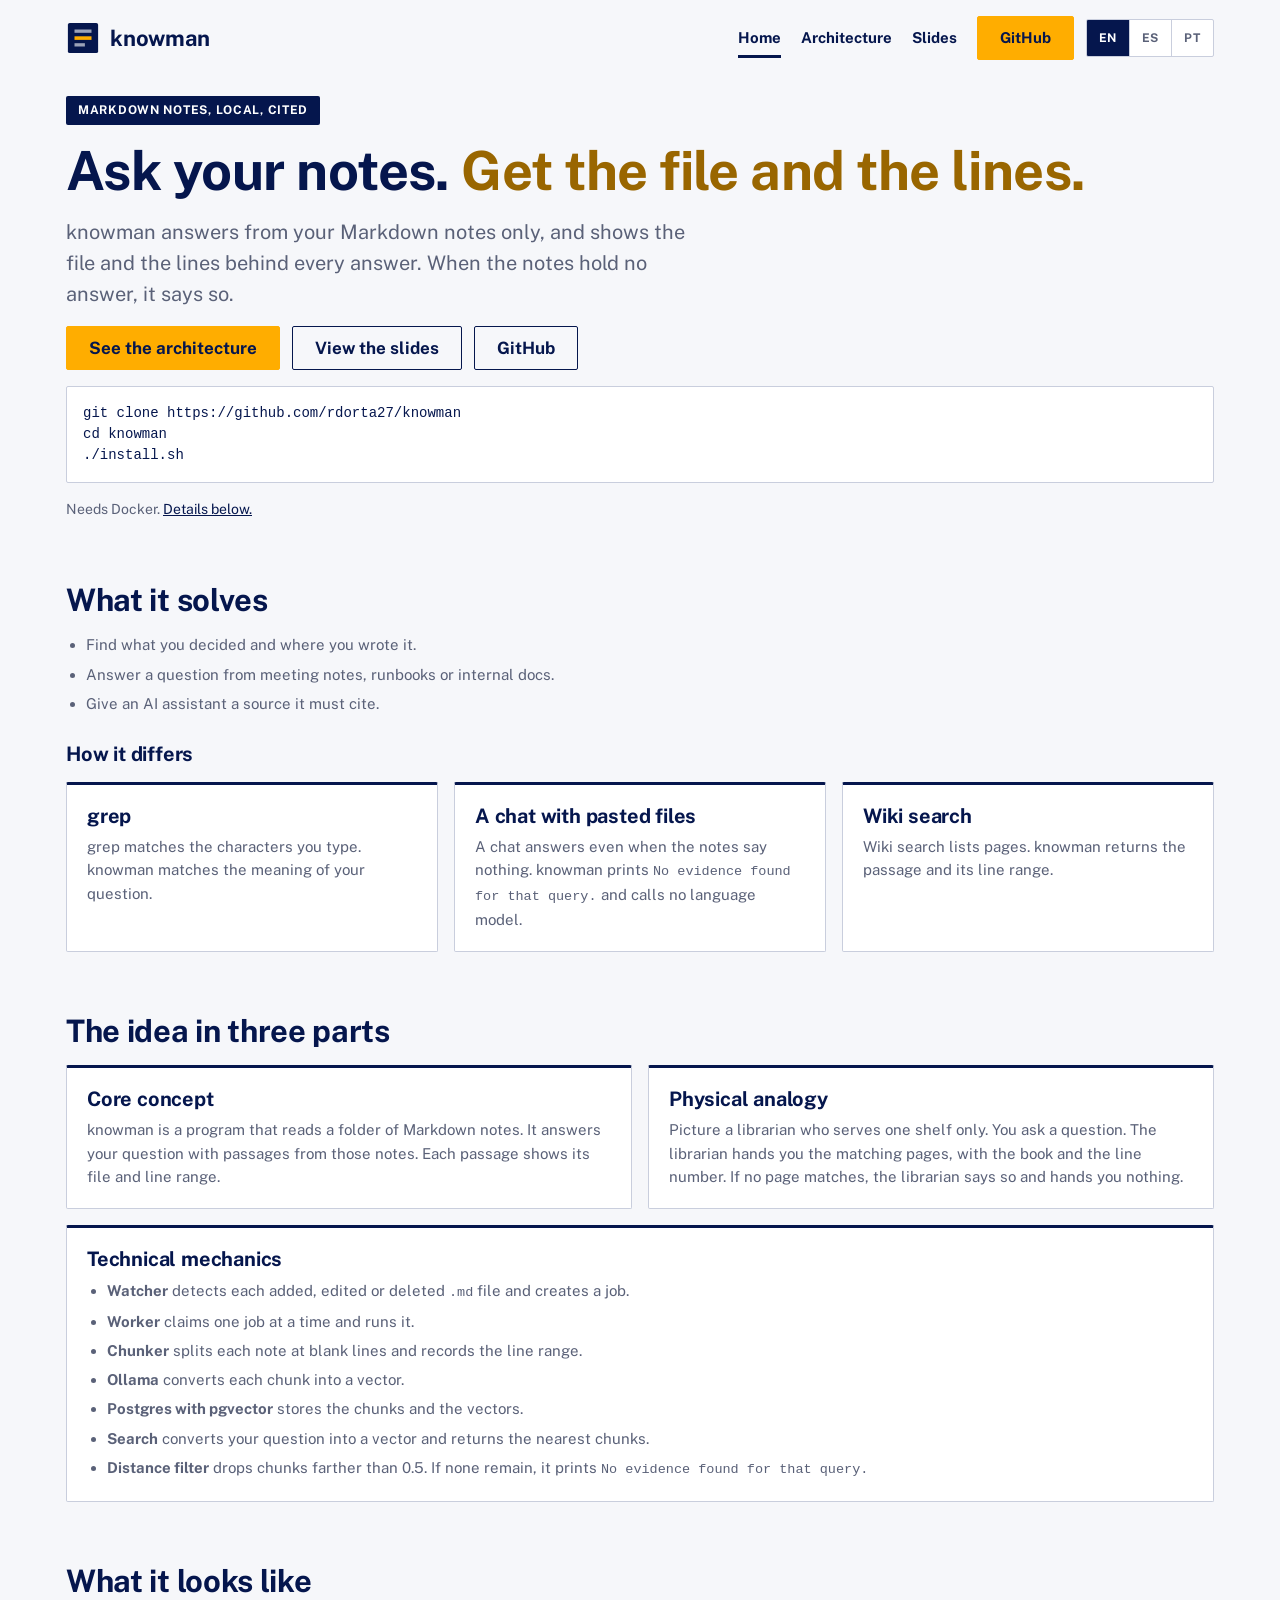
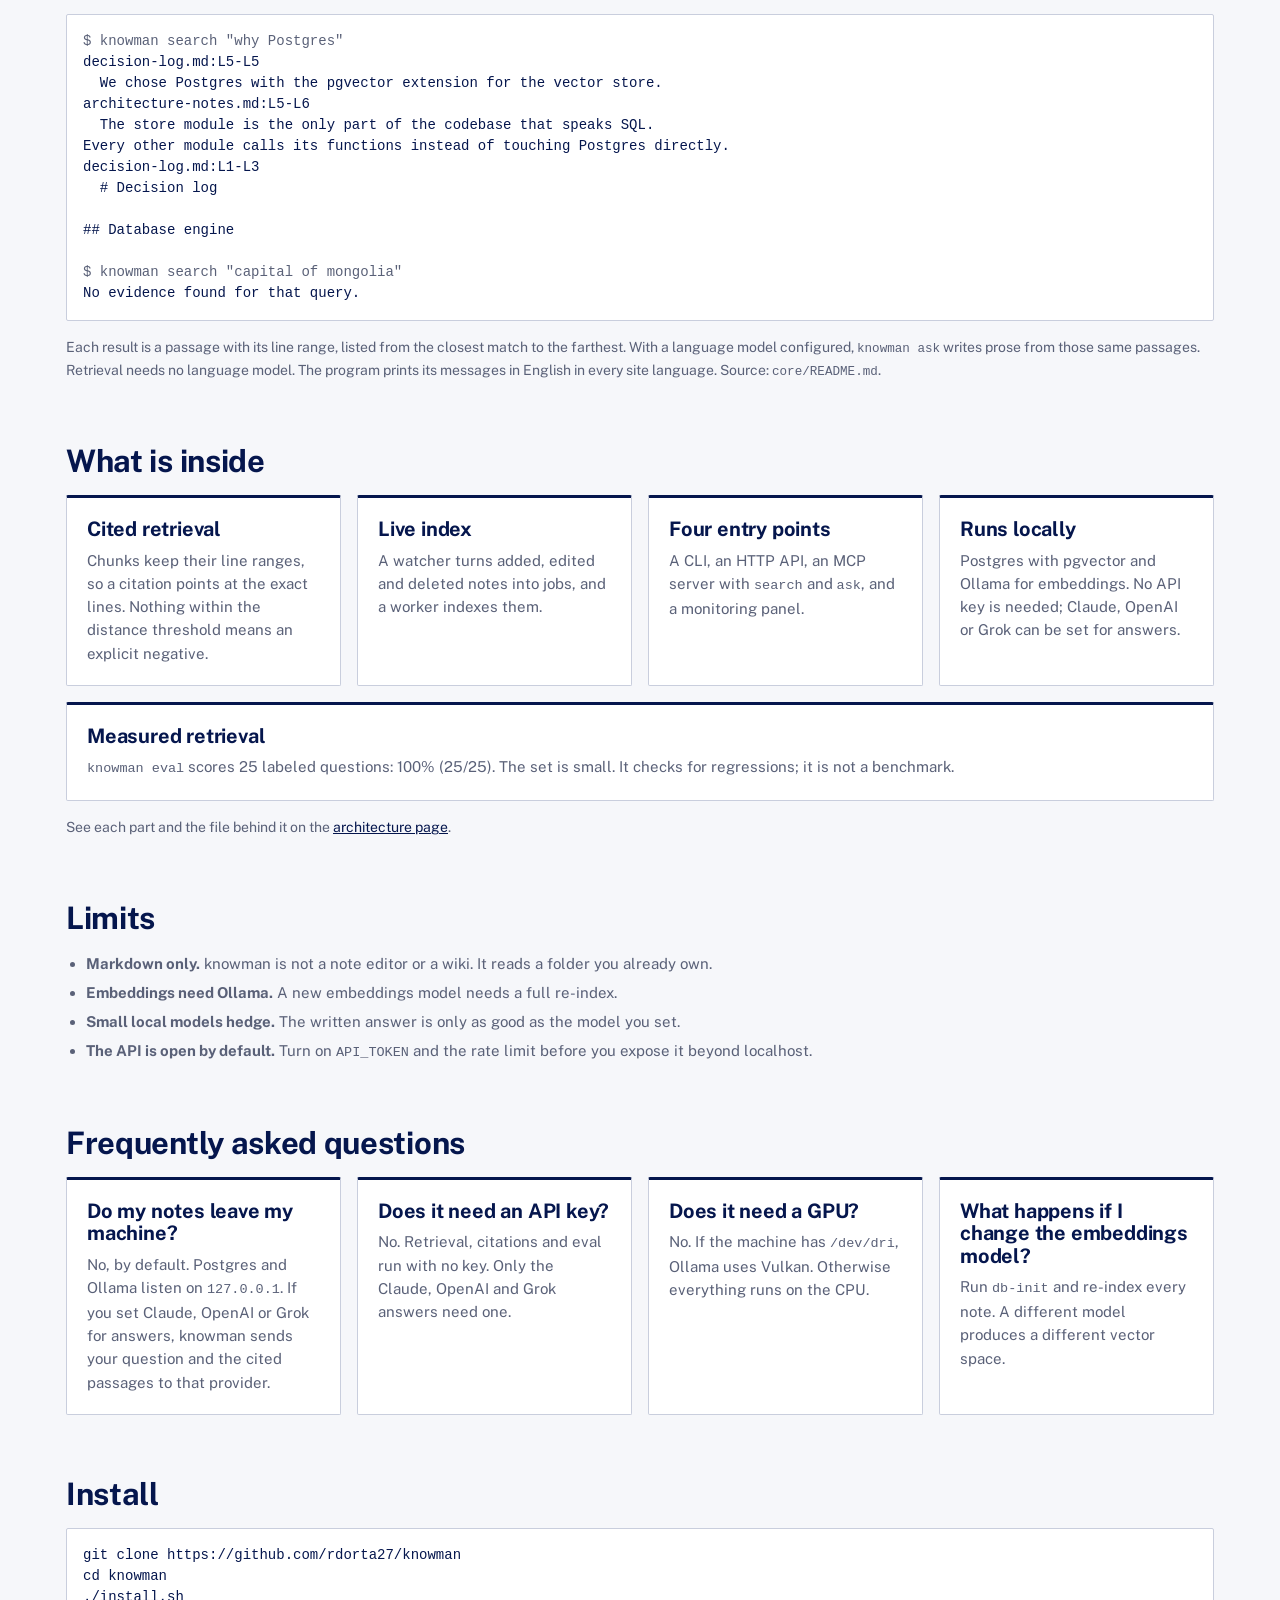
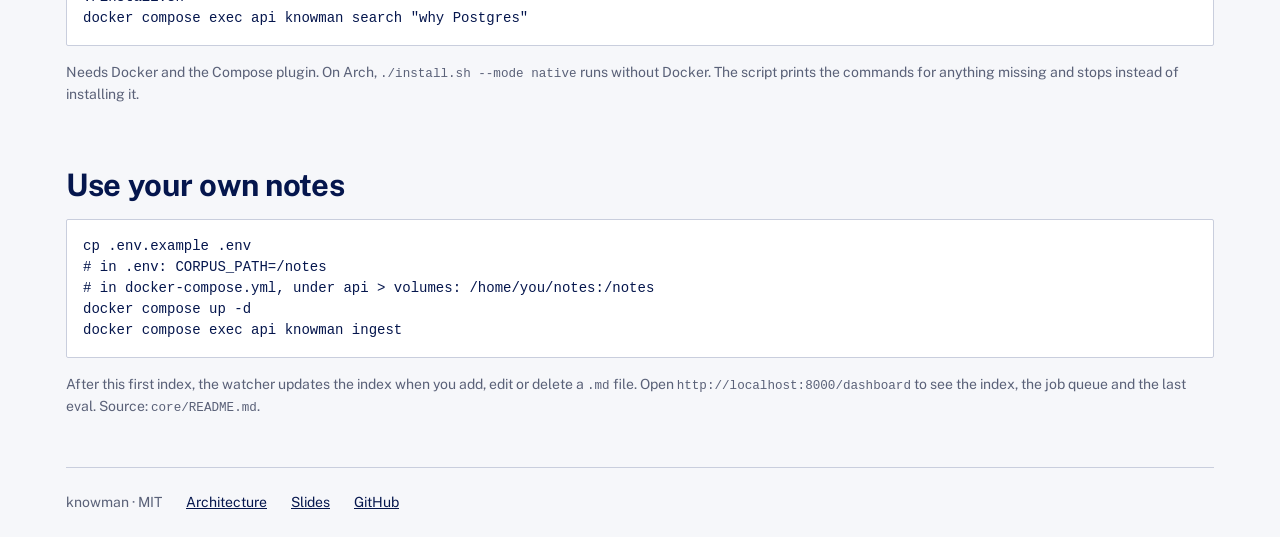
==== commit 6b556233: "feat: send a first visit to the browser language The English page was the only way in for a visitor " ====
--- a/site/index.html
+++ b/site/index.html
@@ -13,6 +13,7 @@
 <link rel="alternate" hreflang="es" href="https://rdorta27.github.io/knowman-site/es/index.html">
 <link rel="alternate" hreflang="pt-BR" href="https://rdorta27.github.io/knowman-site/pt-br/index.html">
 <link rel="alternate" hreflang="x-default" href="https://rdorta27.github.io/knowman-site/index.html">
+<script src="lang.js"></script>
 </head>
 <body>
 <a class="skip" href="#main">Skip to content</a>
--- a/site/style.css
+++ b/site/style.css
@@ -15,10 +15,11 @@
 nav { margin-left: auto; display: flex; gap: 6px 20px; flex-wrap: wrap; font-weight: 600; font-size: 15px; align-items: center; }
 nav a { text-decoration: none; padding: 8px 0; color: var(--ink); }
 nav a[aria-current="page"] { box-shadow: inset 0 -3px 0 var(--brand); }
-nav.langs { margin-left: 0; gap: 4px; font-size: 13px; }
-nav.langs a { text-transform: uppercase; letter-spacing: .04em; color: var(--muted); padding: 8px 6px; font-weight: 700; }
-nav.langs a:hover { color: var(--accent); }
-nav.langs a[aria-current="true"] { color: var(--ink); box-shadow: inset 0 -3px 0 var(--brand); }
+nav.langs { margin-left: 0; gap: 0; display: inline-flex; align-items: stretch; border: 1px solid var(--line); border-radius: var(--shape-radius); background: var(--card); overflow: hidden; }
+nav.langs a { display: inline-flex; align-items: center; justify-content: center; min-height: 36px; min-width: 42px; padding: 0 11px; font: 700 12px/1 var(--sans); letter-spacing: .06em; text-transform: uppercase; color: var(--muted); text-decoration: none; }
+nav.langs a + a { border-left: 1px solid var(--line); }
+nav.langs a:hover { background: var(--tint); color: var(--ink); }
+nav.langs a[aria-current="true"] { background: var(--brand); color: var(--on-brand); }
 nav a.cta, .btn { display: inline-flex; align-items: center; min-height: 44px; padding: 0 22px; border-radius: var(--shape-radius); background: var(--brand); color: var(--on-brand); font-weight: 700; text-decoration: none; }
 nav a.cta:hover, .btn:hover { color: var(--on-brand); filter: brightness(1.12); }
 .btn.alt { background: var(--card); color: var(--ink); border: 1px solid var(--line); font-weight: 600; }
@@ -49,3 +50,8 @@
 @media (prefers-reduced-motion: reduce) { html { scroll-behavior: auto; } }
 .card.wide { grid-column: 1 / -1; }
 section > h3 { margin: 12px 0 0; }
+@media (max-width: 820px) {
+  header.top nav.langs { margin-left: auto; order: 2; }
+  header.top > nav:not(.langs) { order: 3; flex-basis: 100%; margin-left: 0; gap: 4px 18px; }
+  header.top > nav:not(.langs) a.cta { min-height: 40px; padding: 0 16px; margin-left: auto; }
+}
